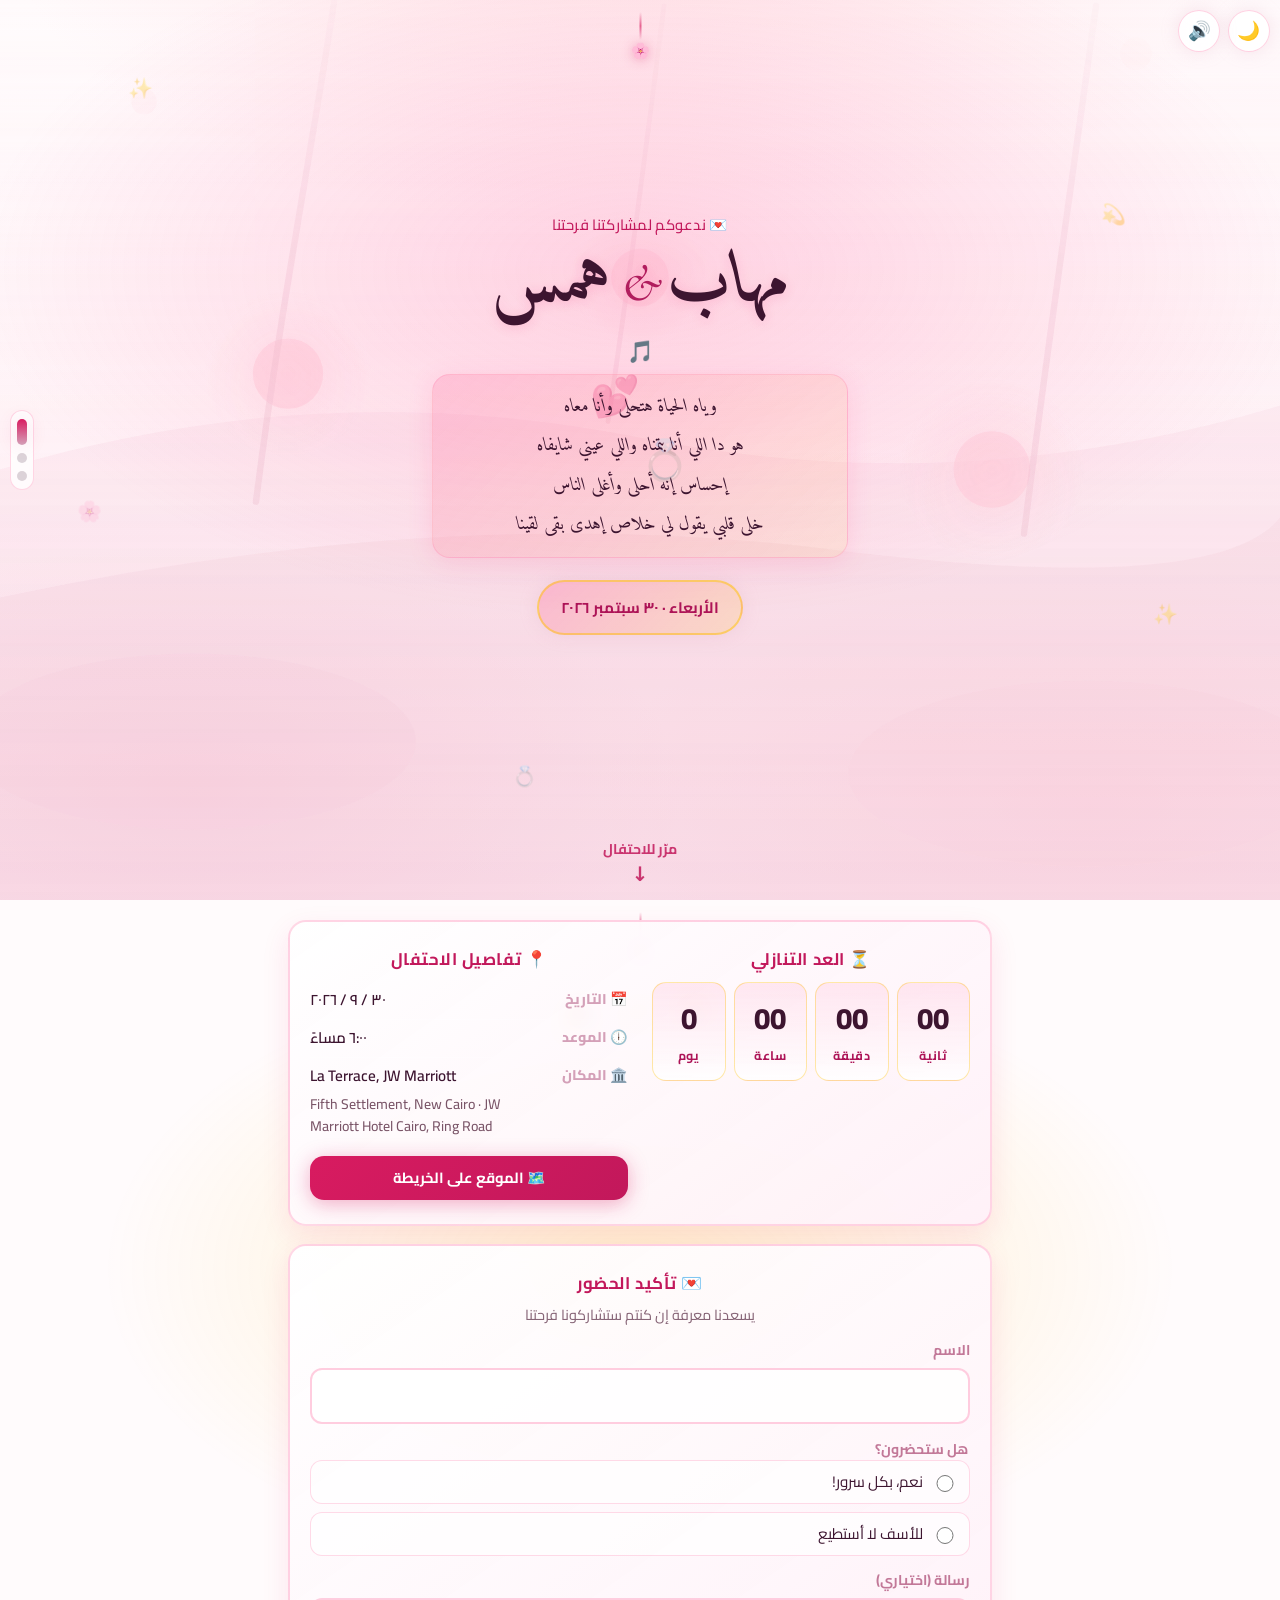
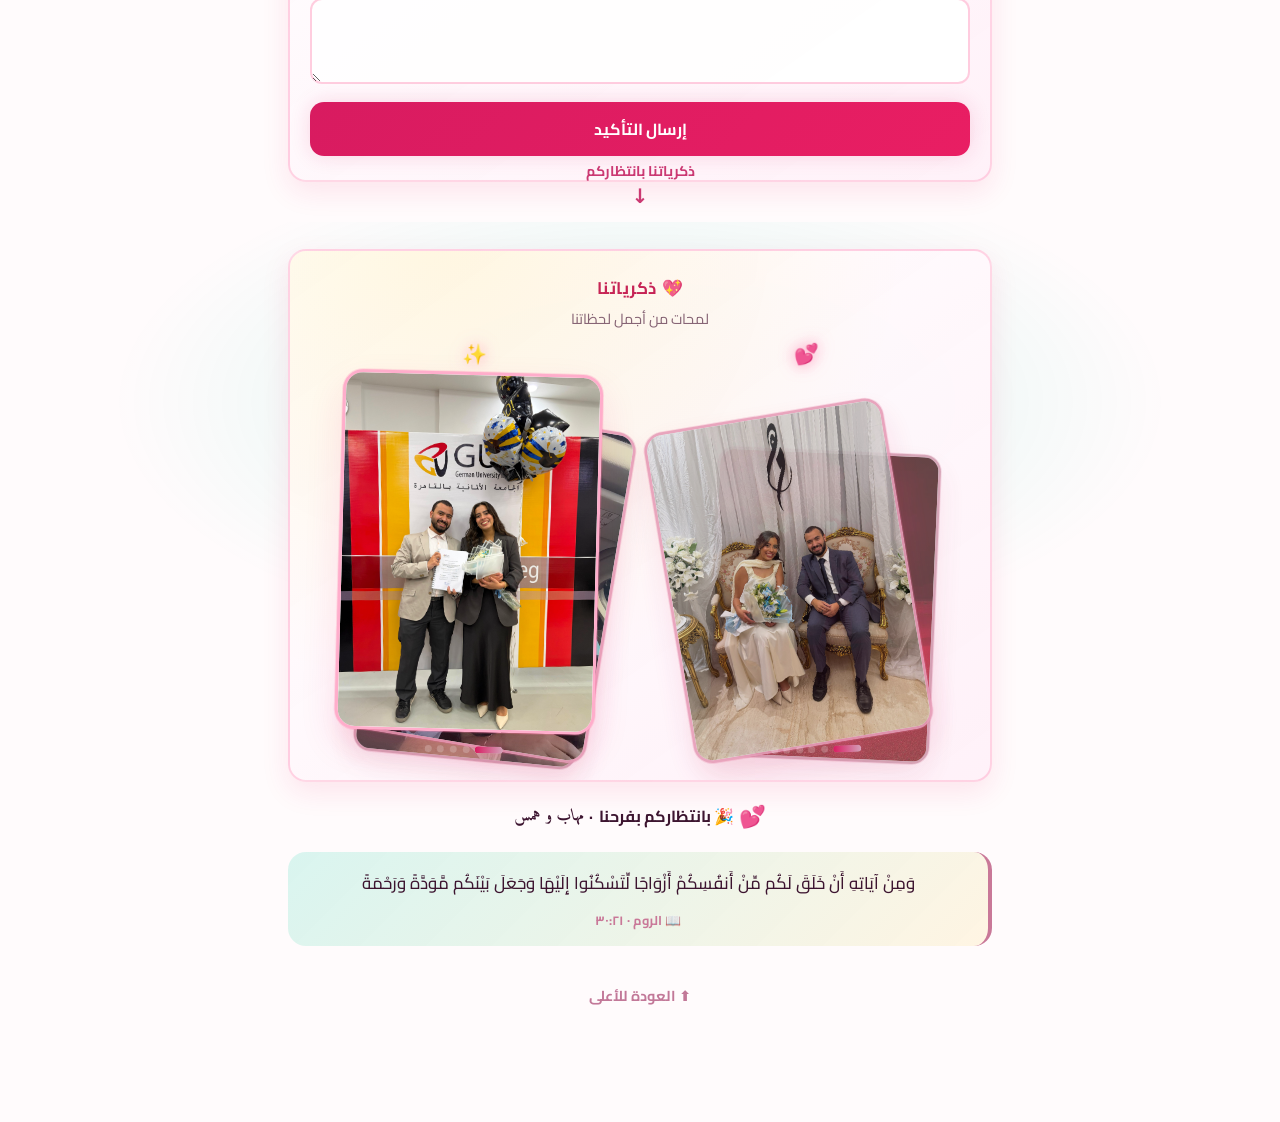
==== ar.html @ 005f9e91 "Remove couple side portraits for a blank backdrop. Keep the invite focused on content without left/r" ====
<!DOCTYPE html>
<html lang="ar" dir="rtl" data-invite-lang="ar" class="scroll-story-root">
  <head>
    <meta charset="UTF-8" />
    <meta name="viewport" content="width=device-width, initial-scale=1, viewport-fit=cover" />
    <meta name="theme-color" content="#fff0f6" />
    <meta name="description" content="أنتم مدعوون لمشاركتنا فرحة همس و مهاب — ٣٠ سبتمبر ٢٠٢٦" id="meta-description" />
    <title>Hams&Mohab Wedding</title>
    <meta property="og:type" content="website" />
    <meta property="og:site_name" content="Hams&Mohab Wedding" />
    <meta property="og:title" content="Hams&Mohab Wedding" />
    <meta
      property="og:description"
      content="٣٠ سبتمبر ٢٠٢٦ · La Terrace, JW Marriott, Cairo"
    />
    <meta property="og:url" content="https://project-2zfzh.vercel.app/ar.html" />
    <meta property="og:image" content="https://project-2zfzh.vercel.app/assets/og-invite.png" />
    <meta property="og:image:width" content="1200" />
    <meta property="og:image:height" content="630" />
    <meta name="twitter:card" content="summary_large_image" />
    <meta name="twitter:title" content="Hams&Mohab Wedding" />
    <meta
      name="twitter:description"
      content="٣٠ سبتمبر ٢٠٢٦ · La Terrace, JW Marriott, Cairo"
    />
    <meta name="twitter:image" content="https://project-2zfzh.vercel.app/assets/og-invite.png" />
    <link rel="preconnect" href="https://fonts.googleapis.com" />
    <link rel="preconnect" href="https://fonts.gstatic.com" crossorigin />
    <link
      href="https://fonts.googleapis.com/css2?family=Amiri:ital,wght@0,400;0,700;1,400;1,700&family=Cairo:wght@400;600;700&family=Cormorant+Garamond:ital,wght@1,500;1,600;1,700&display=swap"
      rel="stylesheet"
    />
    <link rel="stylesheet" href="css/styles.css" />
    <script src="config.js"></script>
    <script src="js/theme.js"></script>
  </head>
  <body>
    <div class="page-bg" aria-hidden="true"></div>
    <div class="sparkles" aria-hidden="true">
      <span>✨</span><span>💫</span><span>🌸</span><span>✨</span><span>💍</span>
    </div>

    <section class="scroll-act scroll-act--invite" id="act-1" data-act="1" aria-label="الدعوة">
      <div class="act-burst" aria-hidden="true"></div>
      <div class="act-deco act-deco--rings" aria-hidden="true">
        <span class="ring ring-1">💍</span>
        <span class="ring ring-2">💕</span>
      </div>

      <div class="act-inner">
        <header class="hero" id="top">
          <p class="hero-eyebrow anim-item" id="hero-eyebrow" style="--i: 0">💌 ندعوكم لمشاركتنا فرحتنا</p>
          <h1 class="hero-names anim-item" style="--i: 1">
            <span class="name name-groom" id="groom-name">مهاب</span>
            <span class="ampersand" aria-hidden="true">&</span>
            <span class="name name-bride" id="bride-name">همس</span>
          </h1>
          <p class="hero-tagline anim-item" id="hero-tagline" hidden style="--i: 2"></p>
          <blockquote class="hero-lyrics anim-item" id="hero-lyrics" aria-label="كلمات الأغنية" style="--i: 3">
            <span class="hero-lyrics-badge" aria-hidden="true">🎵</span>
            <div class="hero-lyrics-text" id="hero-lyrics-text"></div>
          </blockquote>
          <div class="hero-date-block anim-item" style="--i: 4">
            <time class="hero-date" id="wedding-date" datetime="2026-09-30" lang="ar">
              الأربعاء · ٣٠ سبتمبر ٢٠٢٦
            </time>
          </div>
        </header>
      </div>

      <a class="scroll-hint" href="#act-2">
        <span class="scroll-hint-text" id="scroll-hint-1">Scroll to celebrate</span>
        <span class="scroll-hint-icon" aria-hidden="true">↓</span>
      </a>
    </section>

    <section class="scroll-act scroll-act--party" id="act-2" data-act="2" aria-label="تفاصيل الاحتفال والتأكيد">
      <div class="act-burst" aria-hidden="true"></div>
      <div class="act-deco act-deco--confetti" aria-hidden="true">🎊 🥂 🎉</div>

      <div class="act-inner act-inner--cards">
        <section class="card party-hub-card anim-item" style="--i: 0" aria-label="Celebration details">
          <div class="party-hub-grid">
            <div class="party-hub-block party-hub-block--countdown" aria-labelledby="countdown-heading">
              <h2 id="countdown-heading" class="section-title">Countdown</h2>
              <div class="countdown countdown-ltr" id="countdown" role="timer" aria-live="polite">
                <div class="countdown-unit anim-item" style="--i: 1">
                  <span class="countdown-value" id="cd-days">—</span>
                  <span class="countdown-label" data-ui="days">Days</span>
                </div>
                <div class="countdown-unit anim-item" style="--i: 2">
                  <span class="countdown-value" id="cd-hours">—</span>
                  <span class="countdown-label" data-ui="hours">Hours</span>
                </div>
                <div class="countdown-unit anim-item" style="--i: 3">
                  <span class="countdown-value" id="cd-mins">—</span>
                  <span class="countdown-label" data-ui="minutes">Minutes</span>
                </div>
                <div class="countdown-unit anim-item" style="--i: 4">
                  <span class="countdown-value" id="cd-secs">—</span>
                  <span class="countdown-label" data-ui="seconds">Seconds</span>
                </div>
              </div>
            </div>
            <div class="party-hub-block party-hub-block--details" aria-labelledby="details-heading">
              <h2 id="details-heading" class="section-title">Celebration details</h2>
              <dl class="details-list">
                <div class="details-row">
                  <dt data-ui="labelDate">التاريخ</dt>
                  <dd id="detail-date" lang="ar">٣٠ / ٩ / ٢٠٢٦</dd>
                </div>
                <div class="details-row">
                  <dt data-ui="labelTime">الموعد</dt>
                  <dd id="detail-time" lang="ar">٦:٠٠ مساءً</dd>
                </div>
                <div class="details-row">
                  <dt data-ui="labelVenue">المكان</dt>
                  <dd>
                    <span id="venue-name" lang="en">La Terrace, JW Marriott</span>
                    <span class="details-sub" id="venue-area" lang="en">Fifth Settlement, New Cairo</span>
                  </dd>
                </div>
              </dl>
              <a class="btn btn-maps btn-maps--compact anim-item" style="--i: 5" id="maps-link" href="https://www.google.com/maps/place/Club+House/@30.07078,31.4359958,18z/data=!4m6!3m5!1s0x145817197b9f1de9:0x1bf309708d796b1f!8m2!3d30.0699596!4d31.4344754!16s%2Fg%2F11vdbcj_fv?entry=ttu&g_ep=EgoyMDI2MDUyNi4wIKXMDSoASAFQAw%3D%3D" target="_blank" rel="noopener noreferrer">Open location in Maps</a>
            </div>
          </div>
        </section>

        <section class="card rsvp-card anim-item" style="--i: 6" id="rsvp-section" aria-labelledby="rsvp-heading">
          <h2 id="rsvp-heading" class="section-title">💌 تأكيد الحضور</h2>
          <p class="section-lead" id="rsvp-lead">يسعدنا معرفة إن كنتم ستشاركونا فرحتنا</p>
          <form class="rsvp-form" id="rsvp-form">
            <label class="rsvp-field">
              <span class="rsvp-label" id="rsvp-label-name">الاسم</span>
              <input type="text" name="name" id="rsvp-name" required autocomplete="name" />
            </label>
            <fieldset class="rsvp-field">
              <legend class="rsvp-label" id="rsvp-label-attending">هل ستحضرون؟</legend>
              <div class="rsvp-radio-group">
                <label class="rsvp-radio">
                  <input type="radio" name="attending" value="Yes" required />
                  <span id="rsvp-attending-yes">نعم، بكل سرور!</span>
                </label>
                <label class="rsvp-radio">
                  <input type="radio" name="attending" value="No" />
                  <span id="rsvp-attending-no">للأسف لا أستطيع</span>
                </label>
              </div>
            </fieldset>
            <label class="rsvp-field">
              <span class="rsvp-label" id="rsvp-label-message">رسالة (اختياري)</span>
              <textarea name="message" id="rsvp-message" rows="2"></textarea>
            </label>
            <button type="submit" class="btn btn-rsvp" id="rsvp-submit">إرسال التأكيد</button>
          </form>
          <p class="rsvp-status" id="rsvp-status" hidden role="status"></p>
        </section>
      </div>

      <a class="scroll-hint" href="#act-3">
        <span class="scroll-hint-text" id="scroll-hint-2">Our memories await</span>
        <span class="scroll-hint-icon" aria-hidden="true">↓</span>
      </a>
    </section>

    <section class="scroll-act scroll-act--memories" id="act-3" data-act="3" aria-label="الذكريات">
      <div class="act-burst" aria-hidden="true"></div>
      <div class="act-deco act-deco--hearts" aria-hidden="true">💖 💕 💖</div>

      <div class="act-inner act-inner--tall">
        <section class="card gallery-card anim-item" style="--i: 0" aria-labelledby="gallery-heading">
          <h2 id="gallery-heading" class="section-title">Our memories</h2>
          <p class="section-lead" id="gallery-lead">A little stack of our favorite moments</p>
          <div class="photo-gallery" id="photo-gallery">
            <div class="photo-gallery-grid">
              <div class="photo-stack-column photo-stack-column--left">
                <p class="photo-stack-side-label" id="stack-label-left" aria-hidden="true">✦</p>
                <div class="photo-stack-stage" data-stack-stage="left" tabindex="0"></div>
                <div class="photo-stack-dots" data-stack-dots="left" role="tablist"></div>
              </div>
              <div class="photo-stack-column photo-stack-column--right">
                <p class="photo-stack-side-label" id="stack-label-right" aria-hidden="true">✦</p>
                <div class="photo-stack-stage" data-stack-stage="right" tabindex="0"></div>
                <div class="photo-stack-dots" data-stack-dots="right" role="tablist"></div>
              </div>
            </div>
          </div>
        </section>

        <footer class="site-footer anim-item" style="--i: 1">
          <p class="footer-awaiting">
            <span class="footer-emoji" id="footer-emoji" aria-hidden="true">💕</span>
            <span id="footer-line">🎉 بانتظاركم بفرحنا</span>
            <span class="footer-dot" aria-hidden="true"> · </span>
            <span id="footer-names">مهاب و همس</span>
          </p>
          <blockquote class="quran-verse" id="quran-verse" cite="https://quran.com/ar/30/21">
            <p class="quran-text" id="quran-text" lang="ar"></p>
            <cite class="quran-ref" id="quran-ref"></cite>
          </blockquote>
          <a class="back-top" href="#act-1" id="back-to-top">Back to top</a>
        </footer>
      </div>
    </section>

    <script src="config.js"></script>
    <script src="js/main.js"></script>
    <script src="js/rsvp.js"></script>
    <script src="js/parallax.js"></script>
    <script src="js/scroll-acts.js"></script>
    <script src="js/audio.js"></script>
  </body>
</html>
---- css/styles.css ----
/* Mobile-first wedding invite — energetic theme */

:root,
[data-theme="dark"] {
  --color-bg: #120810;
  --color-bg-soft: #2a1524;
  --color-rose: #e85a8f;
  --color-rose-light: #f4a4c0;
  --color-gold: #c9a0b0;
  --color-gold-light: #e8c4d0;
  --color-teal: #7b9eb8;
  --color-cream: #fff5f9;
  --color-text: #fff0f5;
  --color-muted: #c9a8b8;
  --color-meme-accent: #e8b4c8;
  --color-thread: #e85a8f;
  --color-thread-soft: rgba(232, 90, 143, 0.45);
  --font-ar: "Cairo", system-ui, sans-serif;
  --font-names-ar: "Amiri", "Traditional Arabic", serif;
  --font-names-en: "Cormorant Garamond", "Times New Roman", serif;
  --radius: 18px;
  --safe-bottom: env(safe-area-inset-bottom, 0px);
  --safe-top: env(safe-area-inset-top, 0px);
  --glow-rose: 0 0 28px rgba(232, 90, 143, 0.35);
  --glow-gold: 0 0 22px rgba(201, 160, 176, 0.28);
}

*,
*::before,
*::after {
  box-sizing: border-box;
}

html {
  scroll-behavior: smooth;
  -webkit-text-size-adjust: 100%;
  text-size-adjust: 100%;
  overflow-x: hidden;
}

body {
  margin: 0;
  min-height: 100dvh;
  min-height: 100svh;
  font-family: var(--font-ar);
  font-size: 1rem;
  line-height: 1.6;
  color: var(--color-text);
  background: var(--color-bg);
  padding: calc(1rem + var(--safe-top)) 1rem calc(2rem + var(--safe-bottom));
  overflow-x: hidden;
  max-width: 100vw;
  -webkit-font-smoothing: antialiased;
}

img,
video {
  max-width: 100%;
  height: auto;
}

/* Animated background */
.page-bg {
  position: fixed;
  inset: 0;
  z-index: -2;
  background:
    radial-gradient(ellipse 80% 55% at 50% 0%, rgba(180, 80, 120, 0.28), transparent 55%),
    radial-gradient(ellipse 60% 45% at 100% 85%, rgba(80, 35, 75, 0.22), transparent 50%),
    radial-gradient(ellipse 55% 40% at 0% 75%, rgba(50, 25, 60, 0.28), transparent 45%),
    linear-gradient(165deg, #2a1228 0%, var(--color-bg) 50%, #08040a 100%);
  pointer-events: none;
  will-change: transform;
  animation: bg-shift 14s ease-in-out infinite alternate;
}

.page-bg-art {
  position: fixed;
  inset: 0;
  z-index: -1;
  pointer-events: none;
  background-repeat: no-repeat;
  background-position: center bottom;
  background-size: cover;
  opacity: 0.85;
  will-change: transform;
  transition: opacity 0.8s ease, background-image 0.8s ease;
  mask-image: linear-gradient(
    180deg,
    rgba(0, 0, 0, 0.15) 0%,
    rgba(0, 0, 0, 0.55) 30%,
    rgba(0, 0, 0, 0.75) 70%,
    rgba(0, 0, 0, 0.65) 100%
  );
  -webkit-mask-image: linear-gradient(
    180deg,
    rgba(0, 0, 0, 0.15) 0%,
    rgba(0, 0, 0, 0.55) 30%,
    rgba(0, 0, 0, 0.75) 70%,
    rgba(0, 0, 0, 0.65) 100%
  );
}

.page-bg-art::after {
  content: "";
  position: absolute;
  inset: 0;
  pointer-events: none;
}

[data-theme="light"] .page-bg-art {
  opacity: 0.9;
  background-position: center 92%;
}

[data-theme="light"] .page-bg-art::after {
  background: linear-gradient(
    180deg,
    rgba(255, 251, 252, 0.35) 0%,
    rgba(255, 244, 248, 0.28) 40%,
    rgba(255, 232, 242, 0.42) 100%
  );
}

[data-theme="dark"] .page-bg-art {
  opacity: 0.78;
  background-position: center 35%;
}

[data-theme="dark"] .page-bg-art::after {
  background: linear-gradient(
    180deg,
    rgba(18, 8, 16, 0.25) 0%,
    rgba(12, 6, 12, 0.45) 45%,
    rgba(8, 4, 10, 0.62) 100%
  );
}

body.landing-page .page-bg-art {
  display: none !important;
}

@keyframes bg-shift {
  0% {
    filter: hue-rotate(0deg) brightness(1);
  }
  100% {
    filter: hue-rotate(12deg) brightness(1.08);
  }
}

.sparkles {
  position: fixed;
  inset: 0;
  z-index: -1;
  pointer-events: none;
  overflow: hidden;
}

.sparkles span {
  position: absolute;
  font-size: 1.25rem;
  opacity: 0.5;
  animation: float-sparkle 6s ease-in-out infinite;
  will-change: transform;
}

.sparkles span:nth-child(1) {
  top: 8%;
  left: 10%;
  animation-delay: 0s;
}
.sparkles span:nth-child(2) {
  top: 22%;
  right: 12%;
  animation-delay: 1.2s;
}
.sparkles span:nth-child(3) {
  top: 55%;
  left: 6%;
  animation-delay: 2.4s;
}
.sparkles span:nth-child(4) {
  bottom: 30%;
  right: 8%;
  animation-delay: 0.8s;
}
.sparkles span:nth-child(5) {
  bottom: 12%;
  left: 40%;
  animation-delay: 1.8s;
}

@keyframes float-sparkle {
  0%,
  100% {
    transform: translateY(0) scale(1);
    opacity: 0.35;
  }
  50% {
    transform: translateY(-12px) scale(1.15);
    opacity: 0.7;
  }
}

/* Language switcher */
.lang-bar {
  display: flex;
  flex-wrap: wrap;
  align-items: center;
  justify-content: center;
  gap: 0.5rem 0.75rem;
  max-width: 32rem;
  margin: 0 auto 0.5rem;
  padding: 0 0.25rem;
}

.lang-bar-label {
  font-size: 0.8rem;
  color: var(--color-muted);
  width: 100%;
  text-align: center;
}

@media (min-width: 380px) {
  .lang-bar-label {
    width: auto;
  }
}

.lang-toggle {
  display: inline-flex;
  border-radius: 999px;
  padding: 3px;
  background: rgba(255, 255, 255, 0.08);
  border: 2px solid rgba(255, 143, 184, 0.4);
  box-shadow: var(--glow-rose);
}

.lang-btn {
  font-family: inherit;
  font-size: 0.85rem;
  font-weight: 700;
  min-height: 40px;
  padding: 0.4rem 1rem;
  border: none;
  border-radius: 999px;
  background: transparent;
  color: var(--color-muted);
  cursor: pointer;
  -webkit-tap-highlight-color: transparent;
  touch-action: manipulation;
  transition: transform 0.2s, background 0.2s;
}

.lang-btn.is-active {
  background: linear-gradient(135deg, var(--color-rose), #e91e63);
  color: #fff;
  box-shadow: var(--glow-rose);
}

.lang-btn:active {
  transform: scale(0.96);
}

body.is-ltr .details-row {
  grid-template-columns: 5.5rem 1fr;
}

body.is-ltr .hero-names {
  direction: ltr;
}

body.is-ltr .lang-bar {
  direction: ltr;
}

body.is-rtl .lang-bar {
  direction: rtl;
}

/* Hero */
.hero {
  text-align: center;
  padding: 1.5rem 0.5rem 2rem;
  max-width: 28rem;
  margin: 0 auto;
  animation: hero-pop 0.7s ease-out;
}

@keyframes hero-pop {
  from {
    opacity: 0;
    transform: translateY(16px);
  }
  to {
    opacity: 1;
    transform: translateY(0);
  }
}

.hero-eyebrow {
  margin: 0 0 0.65rem;
  font-size: 0.92rem;
  font-weight: 500;
  letter-spacing: 0.02em;
  color: var(--color-rose-light);
  opacity: 0.9;
}

.hero-names {
  margin: 0;
  font-size: clamp(2.75rem, 13vw, 4.35rem);
  font-weight: 700;
  line-height: 1.05;
  display: flex;
  flex-wrap: wrap;
  align-items: baseline;
  justify-content: center;
  gap: 0.2rem 0.45rem;
  text-shadow: var(--glow-rose);
}

/* Stylish italic names — Amiri (Arabic) / Cormorant Garamond (English) */
.hero-names .name {
  font-style: italic;
  font-weight: 700;
  letter-spacing: 0.02em;
}

html[lang="ar"] .hero-names .name,
body.is-rtl .hero-names .name {
  font-family: var(--font-names-ar);
}

html[lang="en"] .hero-names .name,
body.is-ltr .hero-names .name {
  font-family: var(--font-names-en);
  font-weight: 600;
  letter-spacing: 0.03em;
}

.name-groom,
.name-bride {
  color: var(--color-cream);
}

.hero-names .ampersand {
  font-family: var(--font-names-en);
  font-style: italic;
  font-weight: 500;
  font-size: 0.75em;
  color: var(--color-rose-light);
  opacity: 0.95;
}

.hero-tagline {
  margin: 0.65rem 0 0;
  font-size: 0.95rem;
  color: var(--color-muted);
  font-weight: 500;
  opacity: 0.88;
}

/* Song lyrics under the names */
.hero-lyrics {
  margin: 1.15rem auto 0;
  padding: 0;
  border: none;
  max-width: 26rem;
  position: relative;
}

.hero-lyrics-badge {
  display: block;
  font-size: 1.35rem;
  margin-bottom: 0.35rem;
  opacity: 0.9;
  animation: wiggle 3s ease-in-out infinite;
}

.hero-lyrics-text {
  display: flex;
  flex-direction: column;
  gap: 0.45rem;
  padding: 1rem 1.1rem;
  border-radius: var(--radius);
  background: linear-gradient(
    135deg,
    rgba(255, 77, 141, 0.2),
    rgba(255, 193, 7, 0.08)
  );
  border: 1px solid rgba(255, 143, 184, 0.35);
  box-shadow: 0 4px 24px rgba(255, 77, 141, 0.15);
}

.lyrics-line {
  display: block;
  font-style: italic;
  font-weight: 500;
  line-height: 1.65;
  font-size: clamp(0.95rem, 4.2vw, 1.08rem);
  color: var(--color-cream);
}

html[lang="ar"] .lyrics-line,
body.is-rtl .lyrics-line {
  font-family: var(--font-names-ar);
  font-style: italic;
  font-size: clamp(1rem, 4.5vw, 1.15rem);
  line-height: 1.75;
}

html[lang="en"] .lyrics-line,
body.is-ltr .lyrics-line {
  font-family: var(--font-names-en);
  font-style: italic;
  letter-spacing: 0.02em;
}

.hero-tagline + .hero-lyrics {
  margin-top: 0.85rem;
}

.hero-date-block {
  margin-top: 1.35rem;
  padding: 0.8rem 1.35rem;
  border: 2px solid rgba(255, 193, 7, 0.5);
  border-radius: 999px;
  display: inline-block;
  background: linear-gradient(135deg, rgba(255, 77, 141, 0.25), rgba(255, 193, 7, 0.15));
  box-shadow: var(--glow-gold);
  animation: pulse-glow 2.5s ease-in-out infinite;
}

@keyframes pulse-glow {
  0%,
  100% {
    box-shadow: var(--glow-gold);
  }
  50% {
    box-shadow: 0 0 32px rgba(255, 193, 7, 0.55);
  }
}

.hero-date {
  font-size: 0.95rem;
  color: var(--color-rose-light);
  font-weight: 700;
}

/* Layout */
main {
  max-width: 32rem;
  margin: 0 auto;
  display: flex;
  flex-direction: column;
  gap: 1.25rem;
}

.card {
  background: linear-gradient(
    145deg,
    rgba(255, 255, 255, 0.1) 0%,
    rgba(255, 77, 141, 0.08) 100%
  );
  border: 2px solid rgba(255, 143, 184, 0.35);
  border-radius: var(--radius);
  padding: 1.25rem 1rem;
  backdrop-filter: blur(10px);
  -webkit-backdrop-filter: blur(10px);
  box-shadow: 0 8px 32px rgba(0, 0, 0, 0.25);
  transition: transform 0.25s ease, border-color 0.25s ease;
}

.card:hover {
  border-color: rgba(255, 193, 7, 0.45);
}

.section-title {
  margin: 0 0 0.65rem;
  font-size: 1.05rem;
  font-weight: 700;
  letter-spacing: 0.03em;
  color: var(--color-gold-light);
  text-align: center;
  text-transform: none;
}

.section-lead {
  margin: -0.3rem 0 0.85rem;
  text-align: center;
  font-size: 0.9rem;
  color: var(--color-muted);
  font-weight: 450;
  opacity: 0.9;
}

/* Countdown — always LTR: Days (left) → Seconds (right) */
.countdown-ltr {
  direction: ltr;
}

.countdown {
  display: grid;
  grid-template-columns: repeat(4, 1fr);
  gap: 0.5rem;
}

.countdown-unit {
  text-align: center;
  padding: 0.75rem 0.25rem;
  background: linear-gradient(180deg, rgba(255, 77, 141, 0.35), rgba(0, 0, 0, 0.3));
  border-radius: 14px;
  border: 1px solid rgba(255, 193, 7, 0.3);
}

.countdown-value {
  display: block;
  font-size: clamp(1.4rem, 6.5vw, 1.85rem);
  font-weight: 800;
  color: var(--color-cream);
  font-variant-numeric: tabular-nums;
  animation: tick-pop 1s ease-in-out infinite;
}

.countdown-unit:nth-child(4) .countdown-value {
  animation-duration: 0.5s;
}

@keyframes tick-pop {
  0%,
  92%,
  100% {
    transform: scale(1);
  }
  96% {
    transform: scale(1.06);
  }
}

.countdown-label {
  font-size: 0.78rem;
  font-weight: 700;
  text-transform: uppercase;
  letter-spacing: 0.04em;
  color: var(--color-rose-light);
}

/* Details */
.details-list {
  margin: 0 0 1.25rem;
}

.details-row {
  display: grid;
  grid-template-columns: 5rem 1fr;
  gap: 0.5rem;
  padding: 0.65rem 0;
  border-bottom: 1px solid rgba(255, 255, 255, 0.1);
}

.details-row:last-child {
  border-bottom: none;
}

.details-row dt {
  font-weight: 800;
  color: var(--color-gold);
  font-size: 0.88rem;
}

.details-row dd {
  margin: 0;
  font-size: 0.95rem;
  font-weight: 600;
}

.details-row dd[lang="en"],
#wedding-date[lang="en"] {
  direction: ltr;
  text-align: start;
}

body.is-rtl .details-row dd {
  text-align: left;
}

.details-sub {
  display: block;
  font-size: 0.88rem;
  color: var(--color-muted);
  margin-top: 0.25rem;
  font-weight: 500;
}

.btn {
  display: flex;
  align-items: center;
  justify-content: center;
  width: 100%;
  min-height: 50px;
  padding: 0.75rem 1rem;
  border-radius: 14px;
  font-family: inherit;
  font-size: 1rem;
  font-weight: 700;
  text-decoration: none;
  border: none;
  cursor: pointer;
  -webkit-tap-highlight-color: transparent;
  touch-action: manipulation;
  transition: transform 0.2s, box-shadow 0.2s;
}

.btn-maps {
  background: linear-gradient(135deg, var(--color-rose) 0%, #c2185b 100%);
  color: #fff;
  box-shadow: 0 4px 20px rgba(216, 27, 96, 0.35);
}

.btn-maps:hover {
  box-shadow: 0 6px 28px rgba(216, 27, 96, 0.5);
}

.btn-maps:active {
  transform: scale(0.97);
}

/* Party hub — countdown + details share one card */
.party-hub-grid {
  display: grid;
  grid-template-columns: 1fr 1fr;
  gap: 1rem;
  align-items: start;
}

.party-hub-block .section-title {
  font-size: 1.05rem;
  margin-bottom: 0.55rem;
}

.party-hub-block--details .details-list {
  margin-bottom: 0.75rem;
}

.party-hub-block--details .details-row {
  padding: 0.45rem 0;
}

.btn-maps--compact {
  min-height: 44px;
  padding: 0.6rem 0.75rem;
  font-size: 0.92rem;
}

@media (min-width: 720px) {
  .party-hub-grid {
    gap: 1.5rem;
  }
}

/* Gallery — dual animated stacks */
.gallery-card {
  position: relative;
  background: linear-gradient(
    160deg,
    rgba(255, 77, 141, 0.14),
    rgba(255, 193, 7, 0.08)
  );
  overflow: hidden;
}

.gallery-card::before {
  content: "";
  position: absolute;
  inset: -40% -20%;
  background: radial-gradient(
    circle at 30% 20%,
    rgba(255, 193, 7, 0.12),
    transparent 45%
  );
  pointer-events: none;
}

.photo-gallery {
  margin-top: 0.35rem;
}

/* Two stacks side by side (mobile + desktop) */
.photo-gallery-grid {
  display: grid;
  grid-template-columns: 1fr 1fr;
  gap: 0.55rem 0.45rem;
  align-items: start;
}

.photo-stack-column {
  display: flex;
  flex-direction: column;
  align-items: center;
  min-width: 0;
}

.photo-stack-side-label {
  margin: 0 0 0.25rem;
  font-size: 0.95rem;
  line-height: 1;
  filter: drop-shadow(0 0 8px rgba(255, 77, 141, 0.6));
  animation: label-pulse 2s ease-in-out infinite;
}

.photo-stack-column--right .photo-stack-side-label {
  animation-delay: 0.5s;
}

@keyframes label-pulse {
  0%,
  100% {
    transform: scale(1);
    opacity: 0.85;
  }
  50% {
    transform: scale(1.15);
    opacity: 1;
  }
}

.photo-stack-stage {
  position: relative;
  width: 100%;
  height: min(44vw, 175px);
  margin: 0 auto;
  perspective: 1600px;
  cursor: pointer;
  outline: none;
}

.photo-stack-stage:focus-visible {
  outline: 2px solid var(--color-gold);
  outline-offset: 6px;
  border-radius: 20px;
}

/* Desktop: larger stacks with tilt */
@media (min-width: 720px) {
  .photo-gallery-grid {
    gap: 1.25rem 1.5rem;
  }

  .photo-stack-column--left {
    transform: rotate(-1.5deg);
  }

  .photo-stack-column--right {
    transform: rotate(1.5deg);
  }

  .photo-stack-side-label {
    margin-bottom: 0.5rem;
    font-size: 1.25rem;
  }

  .photo-stack-stage {
    max-width: 260px;
    height: 360px;
  }
}

.photo-stack-card {
  position: absolute;
  inset: 0;
  margin: 0;
  padding: 0;
  border: none;
  background: transparent;
  cursor: pointer;
  transform-origin: center bottom;
  transition:
    transform 0.42s cubic-bezier(0.22, 1.1, 0.36, 1),
    opacity 0.38s ease,
    filter 0.38s ease;
  -webkit-tap-highlight-color: transparent;
}

.photo-stack-column--left .photo-stack-card[data-pos="1"] {
  transform: translateY(14px) rotate(-8deg) scale(0.93);
}

.photo-stack-column--right .photo-stack-card[data-pos="1"] {
  transform: translateY(14px) rotate(8deg) scale(0.93);
}

.photo-stack-card:not(.is-top) {
  pointer-events: none;
}

.photo-stack-frame {
  position: relative;
  width: 100%;
  height: 100%;
  border-radius: 20px;
  overflow: hidden;
  border: 3px solid rgba(255, 255, 255, 0.9);
  box-shadow:
    0 20px 50px rgba(0, 0, 0, 0.5),
    0 0 0 1px rgba(255, 143, 184, 0.35),
    inset 0 1px 0 rgba(255, 255, 255, 0.25);
  background: #1a0a14;
}

.photo-stack-shine {
  position: absolute;
  inset: 0;
  background: linear-gradient(
    125deg,
    rgba(255, 255, 255, 0.35) 0%,
    transparent 42%,
    transparent 60%,
    rgba(255, 193, 7, 0.12) 100%
  );
  pointer-events: none;
  mix-blend-mode: soft-light;
  animation: shine-sweep 2.8s ease-in-out infinite;
}

.photo-stack-card.is-top .photo-stack-shine {
  animation-duration: 2.2s;
}

@keyframes shine-sweep {
  0%,
  100% {
    opacity: 0.5;
    transform: translateX(-8%);
  }
  50% {
    opacity: 0.9;
    transform: translateX(8%);
  }
}

.photo-stack-frame img {
  width: 100%;
  height: 100%;
  object-fit: cover;
  display: block;
  user-select: none;
  -webkit-user-drag: none;
}

.photo-stack-card[data-pos="0"] {
  z-index: 10;
  transform: translateY(0) rotate(0deg) scale(1);
  opacity: 1;
  filter: brightness(1) saturate(1.05);
}

.photo-stack-card[data-pos="1"] {
  z-index: 9;
  opacity: 0.9;
  filter: brightness(0.9);
}

.photo-stack-card[data-pos="2"] {
  z-index: 8;
  transform: translateY(28px) rotate(4deg) scale(0.86);
  opacity: 0.72;
  filter: brightness(0.78);
}

.photo-stack-card[data-pos]:not([data-pos="0"]):not([data-pos="1"]):not(
    [data-pos="2"]
  ) {
  z-index: 1;
  opacity: 0;
  transform: translateY(36px) scale(0.78);
  pointer-events: none;
}

.photo-stack-card.is-exiting {
  z-index: 20;
  transform: translateY(-130%) rotate(14deg) scale(0.88) !important;
  opacity: 0 !important;
  filter: blur(2px) brightness(1.1) !important;
  transition:
    transform 0.36s cubic-bezier(0.4, 0, 0.15, 1),
    opacity 0.32s ease,
    filter 0.32s ease;
}

.photo-stack-card.is-top .photo-stack-frame {
  animation: stack-float 2.2s ease-in-out infinite;
}

@keyframes stack-float {
  0%,
  100% {
    transform: translateY(0) rotate(0deg);
  }
  50% {
    transform: translateY(-10px) rotate(0.8deg);
  }
}

@keyframes wiggle {
  0%,
  100% {
    transform: rotate(-5deg);
  }
  50% {
    transform: rotate(5deg);
  }
}

.photo-stack-dots {
  display: flex;
  justify-content: center;
  flex-wrap: wrap;
  gap: 0.35rem;
  margin-top: 0.85rem;
  min-height: 10px;
}

.photo-stack-dot {
  position: relative;
  width: 7px;
  height: 7px;
  padding: 0;
  border: none;
  border-radius: 999px;
  background: rgba(255, 255, 255, 0.2);
  cursor: pointer;
  overflow: hidden;
  transition: width 0.25s ease, transform 0.2s ease;
}

.photo-stack-dot.is-active {
  width: 28px;
  background: rgba(255, 255, 255, 0.15);
  box-shadow: 0 0 12px rgba(255, 77, 141, 0.5);
}

.photo-stack-dot.is-active::after {
  content: "";
  position: absolute;
  left: 0;
  top: 0;
  height: 100%;
  width: 0;
  border-radius: inherit;
  background: linear-gradient(90deg, var(--color-rose), var(--color-gold));
  animation: dot-progress 2s linear forwards;
}

@keyframes dot-progress {
  from {
    width: 0;
  }
  to {
    width: 100%;
  }
}

/* Dual lyrics — special invites */
.dual-lyrics {
  display: grid;
  grid-template-columns: 1fr;
  gap: 0.85rem;
  margin: 1.1rem auto 0;
  max-width: 36rem;
  width: 100%;
}

@media (min-width: 640px) {
  .dual-lyrics {
    grid-template-columns: 1fr 1fr;
    gap: 1rem;
    align-items: stretch;
  }
}

.lyrics-panel {
  margin: 0;
  padding: 0;
  border: none;
  text-align: center;
}

.lyrics-panel-title {
  margin: 0 0 0.5rem;
  font-size: 0.95rem;
  font-weight: 700;
  color: var(--color-gold-light);
}

.lyrics-panel-text {
  display: flex;
  flex-direction: column;
  gap: 0.4rem;
  padding: 0.95rem 0.85rem;
  border-radius: var(--radius);
  background: linear-gradient(
    135deg,
    rgba(255, 77, 141, 0.18),
    rgba(255, 193, 7, 0.08)
  );
  border: 1px solid rgba(255, 143, 184, 0.35);
  min-height: 100%;
}

.lyrics-panel-ar .lyrics-line {
  font-family: var(--font-names-ar);
  font-style: italic;
  font-size: clamp(0.92rem, 3.8vw, 1.05rem);
  line-height: 1.75;
}

.lyrics-panel-en .lyrics-line {
  font-family: var(--font-names-en);
  font-style: italic;
  font-size: clamp(0.9rem, 3.6vw, 1.02rem);
  line-height: 1.65;
}

.is-special-invite .hero {
  max-width: 44rem;
}

.our-story-card {
  background: linear-gradient(
    165deg,
    rgba(255, 77, 141, 0.12),
    rgba(255, 193, 7, 0.08)
  );
  border-top: 2px solid var(--color-thread-soft);
}

.our-story-card .section-title::after {
  content: "";
  display: block;
  width: 2rem;
  height: 2px;
  margin: 0.45rem auto 0;
  border-radius: 999px;
  background: linear-gradient(
    90deg,
    transparent,
    var(--color-thread),
    transparent
  );
  opacity: 0.55;
}

.our-story-body {
  display: flex;
  flex-direction: column;
  gap: 0.85rem;
  font-size: 1rem;
  line-height: 1.65;
  color: var(--color-text);
}

.our-story-body p {
  margin: 0;
}

.our-story-body code {
  font-size: 0.88em;
  opacity: 0.85;
}

/* RSVP form */
.rsvp-card {
  background: linear-gradient(
    155deg,
    rgba(0, 212, 170, 0.12),
    rgba(255, 77, 141, 0.1)
  );
  border-color: rgba(0, 212, 170, 0.35);
}

.rsvp-form {
  display: flex;
  flex-direction: column;
  gap: 0.85rem;
}

.rsvp-field {
  display: flex;
  flex-direction: column;
  gap: 0.35rem;
  border: none;
  margin: 0;
  padding: 0;
}

.rsvp-label {
  font-size: 0.88rem;
  font-weight: 700;
  color: var(--color-gold-light);
}

.rsvp-form input[type="text"],
.rsvp-form input[type="email"],
.rsvp-form select,
.rsvp-form textarea {
  width: 100%;
  font-family: inherit;
  font-size: 1rem;
  padding: 0.7rem 0.85rem;
  border-radius: 12px;
  border: 2px solid rgba(255, 143, 184, 0.35);
  background: rgba(0, 0, 0, 0.25);
  color: var(--color-cream);
  -webkit-tap-highlight-color: transparent;
}

.rsvp-form input:focus,
.rsvp-form select:focus,
.rsvp-form textarea:focus {
  outline: none;
  border-color: var(--color-teal);
  box-shadow: 0 0 0 3px rgba(0, 212, 170, 0.25);
}

.rsvp-radio-group {
  display: flex;
  flex-direction: column;
  gap: 0.5rem;
}

.rsvp-radio {
  display: flex;
  align-items: center;
  gap: 0.5rem;
  font-size: 0.95rem;
  cursor: pointer;
  padding: 0.55rem 0.75rem;
  border-radius: 12px;
  background: rgba(0, 0, 0, 0.2);
  border: 1px solid rgba(255, 255, 255, 0.08);
}

.rsvp-radio input {
  accent-color: var(--color-rose);
  width: 1.1rem;
  height: 1.1rem;
}

.btn-rsvp {
  margin-top: 0.25rem;
  background: linear-gradient(135deg, var(--color-rose), #e91e63);
  color: #fff;
  box-shadow: var(--glow-rose);
}

.btn-rsvp:disabled {
  opacity: 0.65;
  cursor: not-allowed;
}

.rsvp-status {
  margin: 0.85rem 0 0;
  text-align: center;
  font-size: 0.9rem;
  font-weight: 600;
  padding: 0.65rem;
  border-radius: 12px;
}

.rsvp-status--success {
  background: rgba(0, 212, 170, 0.15);
  color: var(--color-teal);
}

.rsvp-status--error {
  background: rgba(255, 77, 141, 0.15);
  color: var(--color-rose-light);
}

.rsvp-status--info {
  color: var(--color-muted);
}

/* Footer + Quran */
.site-footer {
  max-width: 32rem;
  margin: 2rem auto 0;
  text-align: center;
  font-size: 0.9rem;
  color: var(--color-text);
}

.footer-awaiting {
  margin: 0 0 1.25rem;
  font-weight: 700;
  font-size: 1rem;
  line-height: 1.5;
  display: flex;
  flex-wrap: wrap;
  align-items: center;
  justify-content: center;
  gap: 0.15rem 0.35rem;
}

html[lang="ar"] #footer-names,
body.is-rtl #footer-names {
  font-family: var(--font-names-ar);
  font-style: italic;
}

.footer-emoji {
  font-size: 1.35rem;
  animation: heartbeat 1.2s ease-in-out infinite;
}

@keyframes heartbeat {
  0%,
  100% {
    transform: scale(1);
  }
  15% {
    transform: scale(1.2);
  }
  30% {
    transform: scale(1);
  }
  45% {
    transform: scale(1.15);
  }
}

.quran-verse {
  margin: 0 0 1.25rem;
  padding: 1rem 1.1rem;
  border: none;
  border-radius: var(--radius);
  background: linear-gradient(
    135deg,
    rgba(0, 212, 170, 0.15),
    rgba(255, 193, 7, 0.1)
  );
  border-right: 4px solid var(--color-teal);
  text-align: center;
}

body.is-ltr .quran-verse {
  border-right: none;
  border-left: 4px solid var(--color-teal);
}

.quran-text {
  margin: 0 0 0.6rem;
  font-size: 0.95rem;
  line-height: 1.75;
  color: var(--color-cream);
  font-weight: 500;
}

body.is-rtl .quran-text {
  font-size: 1.05rem;
  line-height: 1.9;
}

.quran-ref {
  display: block;
  font-size: 0.8rem;
  font-style: normal;
  font-weight: 700;
  color: var(--color-teal);
}

.back-top {
  display: inline-block;
  margin-top: 0.5rem;
  color: var(--color-gold-light);
  text-decoration: none;
  font-weight: 700;
  min-height: 44px;
  line-height: 44px;
  padding: 0 0.5rem;
}

@media (min-width: 480px) {
  body {
    padding-left: 1.5rem;
    padding-right: 1.5rem;
  }

  .card {
    padding: 1.5rem 1.25rem;
  }
}

@media (min-width: 720px) {
  main,
  .site-footer,
  .lang-bar,
  .hero {
    max-width: 44rem;
  }
}

/* Landing page (index.html) */
.landing-page {
  display: flex;
  align-items: center;
  justify-content: center;
  min-height: 100dvh;
}

.landing {
  position: relative;
  z-index: 2;
  max-width: 22rem;
  margin: 0 auto;
  text-align: center;
  padding: 2rem 1rem;
  animation: hero-pop 0.7s ease-out;
}

.landing-eyebrow {
  margin: 0 0 0.5rem;
  font-weight: 600;
  color: var(--color-rose-light);
}

.landing-title {
  margin: 0;
  font-family: var(--font-names-en);
  font-style: italic;
  font-weight: 700;
  font-size: clamp(2.25rem, 11vw, 3rem);
  color: var(--color-cream);
  text-shadow: var(--glow-rose);
}

.landing-title span {
  color: var(--color-rose-light);
  font-style: italic;
}

.landing-date {
  margin: 0.75rem 0 1.5rem;
  color: var(--color-rose-light);
  font-weight: 700;
  font-size: 0.95rem;
}

.landing-lead {
  margin: 0 0 1.25rem;
  color: var(--color-muted);
  font-weight: 600;
}

.landing-links {
  display: flex;
  flex-direction: column;
  gap: 0.85rem;
}

.landing-btn {
  display: flex;
  flex-direction: column;
  align-items: center;
  gap: 0.25rem;
  padding: 1.1rem 1.25rem;
  border-radius: var(--radius);
  text-decoration: none;
  font-weight: 700;
  border: 2px solid rgba(255, 143, 184, 0.45);
  transition: transform 0.2s, box-shadow 0.2s;
}

.landing-btn:active {
  transform: scale(0.98);
}

.landing-btn-ar {
  background: linear-gradient(135deg, rgba(255, 77, 141, 0.35), rgba(0, 0, 0, 0.25));
  color: var(--color-cream);
}

.landing-btn-en {
  background: linear-gradient(135deg, rgba(0, 212, 170, 0.25), rgba(255, 193, 7, 0.15));
  color: var(--color-cream);
}

.landing-btn-emoji {
  font-size: 1.5rem;
}

.landing-btn-label {
  font-size: 1.1rem;
}

.landing-btn-sub {
  font-size: 0.8rem;
  font-weight: 500;
  color: var(--color-muted);
}

body.scroll-story {
  padding: 0;
  max-width: none;
}

html.scroll-story-root {
  height: 100%;
  scroll-snap-type: y mandatory;
  scroll-behavior: smooth;
  overscroll-behavior-y: contain;
}

html.scroll-story-root body.scroll-story {
  min-height: 100%;
}

/* ═══ Three-act scroll story ═══ */
.scroll-act {
  position: relative;
  z-index: 2;
  min-height: 100dvh;
  min-height: 100svh;
  scroll-snap-align: start;
  scroll-snap-stop: always;
  display: flex;
  flex-direction: column;
  align-items: center;
  justify-content: center;
  padding: calc(1.25rem + var(--safe-top)) 1rem calc(4rem + var(--safe-bottom));
  overflow: hidden;
  isolation: isolate;
}

.scroll-act--invite {
  height: 100dvh;
  height: 100svh;
  min-height: 100svh;
  max-height: 100svh;
  box-sizing: border-box;
}

.scroll-act--party {
  min-height: 100dvh;
  min-height: 100svh;
  height: auto;
  max-height: none;
  justify-content: flex-start;
  padding-top: calc(2rem + var(--safe-top));
  overflow: visible;
  scroll-snap-stop: normal;
}

.scroll-act--memories {
  min-height: 100dvh;
  min-height: 100svh;
  justify-content: flex-start;
  padding-top: calc(2rem + var(--safe-top));
  scroll-snap-stop: normal;
}

@media (max-width: 719px) {
  body.scroll-story {
    font-size: 1.0625rem;
  }

  .scroll-act .section-title {
    font-size: 1.15rem;
  }

  .scroll-act .section-lead {
    font-size: 0.95rem;
  }

  .countdown-value {
    font-size: clamp(1.35rem, 6.5vw, 1.75rem);
  }

  .countdown-label {
    font-size: 0.78rem;
  }

  .details-row dt {
    font-size: 0.95rem;
  }

  .details-row dd {
    font-size: 1rem;
  }

  .details-sub {
    font-size: 0.92rem;
  }

  .rsvp-label {
    font-size: 0.95rem;
  }

  .rsvp-radio {
    font-size: 1rem;
  }

  .rsvp-form input[type="text"],
  .rsvp-form textarea {
    font-size: 1rem;
  }

  .btn-maps,
  .btn-rsvp {
    font-size: 1rem;
  }

  .scroll-hint {
    font-size: 0.88rem;
  }

  .site-footer {
    font-size: 1rem;
  }

  .hero-eyebrow {
    font-size: 1.05rem;
  }

  .hero-tagline {
    font-size: 1.15rem;
  }

  .hero-date {
    font-size: clamp(1.05rem, 4.5vw, 1.2rem);
  }

  .scroll-act--party {
    height: auto;
    min-height: 100svh;
    max-height: none;
    overflow: visible;
    scroll-snap-stop: normal;
    justify-content: flex-start;
    padding: calc(1rem + var(--safe-top)) 0.75rem calc(1.25rem + var(--safe-bottom));
  }

  .scroll-act--party .act-inner--cards {
    gap: 1rem;
    width: 100%;
  }

  .scroll-act--party .party-hub-card,
  .scroll-act--party .rsvp-card,
  .scroll-act--party .our-story-card {
    padding: 1rem 0.85rem;
  }

  .party-hub-grid {
    grid-template-columns: 1fr;
    gap: 0.85rem;
  }

  .party-hub-block--details .details-row {
    grid-template-columns: 5rem 1fr;
  }

  .scroll-act--party .rsvp-radio-group {
    flex-direction: column;
    gap: 0.5rem;
  }

  .scroll-act--party .rsvp-form textarea {
    min-height: unset;
    resize: vertical;
  }

  .scroll-act--party .scroll-hint {
    position: static;
    transform: none;
    margin: 0.75rem auto 0;
    width: max-content;
    animation: none;
    opacity: 0.85;
  }

  .scroll-act--party.is-seen .scroll-hint {
    animation: hint-bounce-inline 2s ease-in-out infinite;
  }

  @keyframes hint-bounce-inline {
    0%,
    100% {
      transform: translateY(0);
    }
    50% {
      transform: translateY(6px);
    }
  }

  .scroll-act--memories {
    height: auto;
    max-height: none;
    overflow: visible;
  }

  .photo-stack-dots {
    margin-top: 0.25rem;
    gap: 0.2rem;
  }

  .photo-stack-dot {
    width: 6px;
    height: 6px;
  }

  html.scroll-story-root.scroll-free-act3,
  html.scroll-story-root.scroll-free-tall {
    scroll-snap-type: none;
  }
}

.scroll-act--invite {
  background: radial-gradient(
    ellipse 80% 60% at 50% 30%,
    rgba(255, 77, 141, 0.22),
    transparent 65%
  );
}

.scroll-act--party {
  background: radial-gradient(
    ellipse 70% 55% at 50% 40%,
    rgba(255, 193, 7, 0.18),
    transparent 60%
  );
}

.scroll-act--memories {
  background: radial-gradient(
    ellipse 75% 50% at 50% 20%,
    rgba(0, 212, 170, 0.14),
    transparent 55%
  );
}

.act-inner {
  width: 100%;
  max-width: 32rem;
  margin: 0 auto;
  z-index: 2;
}

.act-inner--cards {
  display: flex;
  flex-direction: column;
  gap: 1.15rem;
}

.act-inner--tall {
  max-width: 32rem;
  display: flex;
  flex-direction: column;
  gap: 1.15rem;
  padding-bottom: 2rem;
}

@media (min-width: 720px) {
  .scroll-act--memories {
    justify-content: center;
    padding-top: calc(1.25rem + var(--safe-top));
  }

  .scroll-act--party {
    justify-content: flex-start;
    padding-top: calc(1.25rem + var(--safe-top));
    padding-bottom: calc(2.5rem + var(--safe-bottom));
  }

  body.rsvp-completed .scroll-act--party {
    justify-content: center;
    padding-bottom: calc(1.25rem + var(--safe-bottom));
  }

  .act-inner,
  .act-inner--tall {
    max-width: 44rem;
  }
}

body.rsvp-completed .scroll-act--party {
  justify-content: center;
}

.party-hub-block--details .details-row {
  padding: 0.4rem 0;
}

.party-hub-block--details .details-row dt {
  font-size: 0.88rem;
  font-weight: 800;
}

.party-hub-block--details .details-row dd {
  font-size: 0.95rem;
}

.act-burst {
  position: absolute;
  inset: 0;
  pointer-events: none;
  z-index: 3;
  overflow: hidden;
}

.burst-particle {
  position: absolute;
  font-size: clamp(1rem, 3vw, 1.45rem);
  opacity: 0;
  animation: burst-fly var(--dur, 1200ms) ease-out var(--delay, 0ms) forwards;
  will-change: transform, opacity;
}

@keyframes burst-fly {
  0% {
    opacity: 0;
    transform: translate(0, 0) rotate(0deg) scale(0.3);
  }
  15% {
    opacity: 1;
  }
  100% {
    opacity: 0;
    transform: translate(var(--bx, 0), var(--by, 120px)) rotate(var(--rot, 0deg))
      scale(1.1);
  }
}

/* Act decorations */
.act-deco {
  position: absolute;
  pointer-events: none;
  z-index: 1;
  opacity: 0;
  transition: opacity 0.8s ease;
}

.scroll-act.is-active .act-deco,
.scroll-act.is-seen .act-deco {
  opacity: 1;
}

.act-deco--rings .ring {
  position: absolute;
  font-size: 2.5rem;
  opacity: 0.35;
}

.act-deco--rings .ring-1 {
  top: 12%;
  left: 8%;
  animation: ring-orbit 8s linear infinite;
}

.act-deco--rings .ring-2 {
  bottom: 18%;
  right: 10%;
  animation: ring-orbit 10s linear infinite reverse;
}

@keyframes ring-orbit {
  0%,
  100% {
    transform: translate(0, 0) rotate(0deg);
  }
  50% {
    transform: translate(12px, -18px) rotate(15deg);
  }
}

.act-deco--confetti,
.act-deco--hearts {
  top: 10%;
  left: 50%;
  transform: translateX(-50%);
  font-size: 1.75rem;
  letter-spacing: 0.5rem;
  white-space: nowrap;
  animation: deco-pulse 2.5s ease-in-out infinite;
}

@keyframes deco-pulse {
  0%,
  100% {
    transform: translateX(-50%) scale(1);
    opacity: 0.4;
  }
  50% {
    transform: translateX(-50%) scale(1.12);
    opacity: 0.75;
  }
}

/* Staggered entrance animations */
.scroll-act .anim-item {
  opacity: 0;
  transform: translateY(28px) scale(0.96);
  transition:
    opacity 0.65s cubic-bezier(0.22, 1, 0.36, 1),
    transform 0.65s cubic-bezier(0.22, 1, 0.36, 1);
  transition-delay: calc(var(--i, 0) * 0.08s + 0.15s);
}

.scroll-act.is-active .anim-item,
.scroll-act.is-seen .anim-item {
  opacity: 1;
  transform: translateY(0) scale(1);
}

.scroll-act.is-replaying .anim-item {
  animation: act-item-reenter 0.62s cubic-bezier(0.22, 1, 0.36, 1) backwards;
  animation-delay: calc(var(--i, 0) * 0.07s + 0.04s);
}

@keyframes act-item-reenter {
  from {
    opacity: 0;
    transform: translateY(24px) scale(0.96);
  }
  to {
    opacity: 1;
    transform: translateY(0) scale(1);
  }
}

.scroll-act--party.is-active .countdown-unit.anim-item,
.scroll-act--party.is-seen .countdown-unit.anim-item {
  animation: countdown-pop 0.55s cubic-bezier(0.34, 1.4, 0.64, 1) backwards;
  animation-delay: calc(var(--i, 0) * 0.1s + 0.2s);
}

@keyframes countdown-pop {
  from {
    transform: scale(0.5);
    opacity: 0;
  }
  to {
    transform: scale(1);
    opacity: 1;
  }
}

.scroll-act.is-active .hero-names,
.scroll-act.is-seen .hero-names {
  animation: names-glow 2.5s ease-in-out infinite;
}

@keyframes names-glow {
  0%,
  100% {
    filter: drop-shadow(0 0 8px rgba(255, 77, 141, 0.4));
  }
  50% {
    filter: drop-shadow(0 0 22px rgba(255, 193, 7, 0.55));
  }
}

/* Scroll hint */
.scroll-hint {
  position: absolute;
  bottom: calc(1rem + var(--safe-bottom));
  left: 50%;
  transform: translateX(-50%);
  z-index: 4;
  display: flex;
  flex-direction: column;
  align-items: center;
  gap: 0.2rem;
  text-decoration: none;
  color: var(--color-gold-light);
  font-size: 0.88rem;
  font-weight: 700;
  opacity: 0;
  transition: opacity 0.55s ease calc(var(--i, 0) * 0.08s + 0.45s);
}

.scroll-act.is-seen .scroll-hint {
  opacity: 0.85;
  animation: hint-bounce 2s ease-in-out infinite;
}

.scroll-hint-icon {
  font-size: 1.25rem;
  line-height: 1;
}

@keyframes hint-bounce {
  0%,
  100% {
    transform: translateX(-50%) translateY(0);
  }
  50% {
    transform: translateX(-50%) translateY(6px);
  }
}

.scroll-act--memories .scroll-hint {
  display: none;
}

/* Act navigation dots */
.act-nav {
  position: fixed;
  right: 0.65rem;
  top: 50%;
  transform: translateY(-50%);
  z-index: 100;
  display: flex;
  flex-direction: column;
  gap: 0.5rem;
  padding: 0.5rem 0.35rem;
  border-radius: 999px;
  background: rgba(0, 0, 0, 0.35);
  border: 1px solid rgba(255, 143, 184, 0.3);
  backdrop-filter: blur(8px);
}

body.is-rtl .act-nav {
  right: auto;
  left: 0.65rem;
}

.act-nav-dot {
  width: 10px;
  height: 10px;
  border-radius: 50%;
  background: rgba(255, 255, 255, 0.25);
  transition:
    transform 0.25s,
    background 0.25s,
    height 0.25s;
}

.act-nav-dot.is-active {
  height: 26px;
  border-radius: 999px;
  background: linear-gradient(180deg, var(--color-rose), var(--color-gold));
  box-shadow: var(--glow-rose);
}

.scroll-act--memories .site-footer {
  margin: 0;
  max-width: none;
}

/* Top controls — theme + audio */
.top-controls {
  position: fixed;
  top: calc(0.65rem + var(--safe-top));
  left: 0.65rem;
  z-index: 101;
  display: flex;
  align-items: center;
  gap: 0.45rem;
}

body.is-rtl .top-controls {
  left: auto;
  right: 0.65rem;
}

.theme-toggle,
.audio-toggle {
  position: static;
  width: 42px;
  height: 42px;
  display: flex;
  align-items: center;
  justify-content: center;
  border: 1px solid rgba(255, 143, 184, 0.35);
  border-radius: 999px;
  background: rgba(0, 0, 0, 0.35);
  backdrop-filter: blur(8px);
  -webkit-backdrop-filter: blur(8px);
  color: var(--color-gold-light);
  font-size: 1.15rem;
  line-height: 1;
  cursor: pointer;
  box-shadow: var(--glow-gold);
  transition:
    transform 0.2s ease,
    background 0.2s ease,
    border-color 0.2s ease;
  -webkit-tap-highlight-color: transparent;
}

.theme-toggle:hover,
.audio-toggle:hover {
  transform: scale(1.05);
  border-color: var(--color-rose-light);
}

.theme-toggle:active,
.audio-toggle:active {
  transform: scale(0.96);
}

.audio-toggle.is-waiting {
  animation: audio-pulse 1.4s ease-in-out infinite;
}

@keyframes audio-pulse {
  0%,
  100% {
    box-shadow: var(--glow-gold);
    transform: scale(1);
  }
  50% {
    box-shadow: 0 0 0 6px rgba(216, 27, 96, 0.22);
    transform: scale(1.06);
  }
}

[data-theme="light"] .theme-toggle,
[data-theme="light"] .audio-toggle {
  background: rgba(255, 255, 255, 0.88);
  border-color: rgba(255, 77, 141, 0.25);
  color: #ad1457;
}

/* Light theme — romantic garden */
[data-theme="light"] {
  --color-bg: #fffbfc;
  --color-bg-soft: #fceef4;
  --color-rose: #d81b60;
  --color-rose-light: #ad1457;
  --color-gold: #d4a0b8;
  --color-gold-light: #c27898;
  --color-teal: #c97898;
  --color-cream: #3d1530;
  --color-text: #3d1530;
  --color-muted: #7a5568;
  --color-meme-accent: #e891b0;
  --color-thread: #d81b60;
  --color-thread-soft: rgba(216, 27, 96, 0.32);
  --glow-rose: 0 0 20px rgba(216, 27, 96, 0.16);
  --glow-gold: 0 0 18px rgba(212, 160, 184, 0.22);
}

[data-theme="light"] .page-bg {
  background:
    radial-gradient(ellipse 70% 50% at 15% 88%, rgba(232, 145, 176, 0.2), transparent 55%),
    radial-gradient(ellipse 70% 50% at 85% 90%, rgba(255, 182, 193, 0.24), transparent 55%),
    radial-gradient(ellipse 85% 58% at 50% -8%, rgba(255, 182, 193, 0.32), transparent 58%),
    linear-gradient(175deg, #fffbfc 0%, #fff6f9 42%, #fce8f0 100%);
}

[data-theme="dark"] .page-bg {
  background:
    radial-gradient(ellipse 55% 40% at 50% 18%, rgba(201, 160, 176, 0.2), transparent 55%),
    radial-gradient(ellipse 50% 35% at 50% 75%, rgba(74, 120, 152, 0.15), transparent 50%),
    radial-gradient(ellipse 80% 55% at 50% 0%, rgba(180, 80, 120, 0.26), transparent 55%),
    radial-gradient(ellipse 60% 45% at 100% 85%, rgba(80, 35, 75, 0.2), transparent 50%),
    linear-gradient(165deg, #2a1228 0%, var(--color-bg) 50%, #08040a 100%);
}

[data-theme="light"] .sparkles span {
  opacity: 0.35;
}

[data-theme="light"] .card {
  background: linear-gradient(
    145deg,
    rgba(255, 255, 255, 0.96) 0%,
    rgba(255, 240, 248, 0.92) 100%
  );
  border-color: rgba(255, 77, 141, 0.22);
  box-shadow: 0 10px 28px rgba(233, 30, 99, 0.1);
}

[data-theme="light"] .card:hover {
  border-color: rgba(216, 27, 96, 0.4);
}

[data-theme="light"] .section-title {
  color: #c2185b;
}

[data-theme="light"] .hero-names {
  text-shadow: 0 2px 12px rgba(233, 30, 99, 0.15);
}

[data-theme="light"] .hero-eyebrow {
  color: #c2185b;
}

[data-theme="light"] .countdown-unit {
  background: linear-gradient(
    180deg,
    rgba(255, 77, 141, 0.1),
    rgba(255, 255, 255, 0.85)
  );
  border-color: rgba(255, 193, 7, 0.35);
}

[data-theme="light"] .countdown-value {
  color: var(--color-text);
}

[data-theme="light"] .countdown-label {
  color: var(--color-rose-light);
}

[data-theme="light"] .rsvp-form input[type="text"],
[data-theme="light"] .rsvp-form textarea {
  background: rgba(255, 255, 255, 0.95);
  color: var(--color-text);
  border-color: rgba(255, 77, 141, 0.28);
}

[data-theme="light"] .rsvp-radio {
  background: rgba(255, 255, 255, 0.7);
  border-color: rgba(255, 77, 141, 0.2);
}

[data-theme="light"] .act-nav {
  background: rgba(255, 255, 255, 0.82);
  border-color: rgba(255, 77, 141, 0.22);
}

[data-theme="light"] .act-nav-dot {
  background: rgba(61, 21, 48, 0.18);
}

[data-theme="light"] .act-nav-dot.is-active {
  background: linear-gradient(180deg, var(--color-rose), var(--color-gold));
}

[data-theme="light"] .scroll-hint {
  color: #c2185b;
}

[data-theme="light"] .photo-stack-frame {
  background: #fff;
  border-color: rgba(255, 77, 141, 0.45);
  box-shadow:
    0 16px 36px rgba(233, 30, 99, 0.12),
    0 0 0 1px rgba(255, 143, 184, 0.25);
}

[data-theme="light"] .lang-toggle {
  background: rgba(255, 255, 255, 0.75);
  border-color: rgba(255, 77, 141, 0.25);
}

[data-theme="light"] .landing-btn {
  box-shadow: 0 8px 24px rgba(233, 30, 99, 0.12);
}

/* ═══ Splash, veil, story thread, RSVP polish ═══ */
.splash {
  position: fixed;
  inset: 0;
  z-index: 300;
  display: flex;
  align-items: center;
  justify-content: center;
  background: var(--color-bg);
  transition: opacity 0.65s ease, visibility 0.65s ease;
}

.splash--out {
  opacity: 0;
  visibility: hidden;
  pointer-events: none;
  transition: opacity 0.9s ease, visibility 0.9s ease;
}

.splash-inner {
  text-align: center;
  padding: 1.5rem;
  animation: splash-in 0.9s ease-out both;
}

.splash-thread {
  display: flex;
  flex-direction: column;
  align-items: center;
  gap: 0.35rem;
  margin-bottom: 0.85rem;
}

.splash-thread-bloom {
  font-size: 1.35rem;
  line-height: 1;
  filter: drop-shadow(0 2px 8px var(--color-thread-soft));
}

.splash-thread-line {
  width: 2px;
  height: 2rem;
  border-radius: 999px;
  background: linear-gradient(
    180deg,
    transparent,
    var(--color-thread),
    transparent
  );
  opacity: 0.7;
}

.splash-names {
  margin: 0;
  font-family: var(--font-names-en);
  font-size: clamp(2rem, 9vw, 3rem);
  font-weight: 700;
  font-style: italic;
  color: var(--color-text);
  line-height: 1.15;
}

html[lang="ar"] .splash-names,
body.is-rtl .splash-names {
  font-family: var(--font-names-ar);
  font-style: normal;
}

.splash-date {
  margin: 0.55rem 0 0;
  font-size: 0.95rem;
  font-weight: 500;
  color: var(--color-muted);
  letter-spacing: 0.02em;
}

@keyframes splash-in {
  from {
    opacity: 0;
    transform: translateY(12px) scale(0.98);
  }
  to {
    opacity: 1;
    transform: translateY(0) scale(1);
  }
}

.veil-transition {
  position: fixed;
  inset: 0;
  z-index: 250;
  pointer-events: none;
  opacity: 0;
  background: linear-gradient(
    180deg,
    rgba(255, 210, 225, 0) 0%,
    rgba(255, 180, 205, 0.12) 30%,
    rgba(232, 120, 160, 0.18) 50%,
    rgba(255, 180, 205, 0.12) 70%,
    rgba(255, 210, 225, 0) 100%
  );
}

.veil-transition.is-active {
  animation: veil-wipe 2.4s cubic-bezier(0.42, 0, 0.2, 1) forwards;
}

@keyframes veil-wipe {
  0% {
    opacity: 0;
    transform: translateY(-100%);
  }
  18% {
    opacity: 0.22;
    transform: translateY(-35%);
  }
  50% {
    opacity: 0.28;
    transform: translateY(0);
  }
  82% {
    opacity: 0.18;
    transform: translateY(35%);
  }
  100% {
    opacity: 0;
    transform: translateY(100%);
  }
}

.scroll-act--memories .story-thread,
.scroll-act--memories .act-deco {
  display: none;
}

.scroll-act--memories .act-inner,
.scroll-act--memories .act-inner--tall {
  position: relative;
  z-index: 3;
}

.story-thread {
  position: absolute;
  top: calc(0.75rem + var(--safe-top));
  left: 50%;
  transform: translateX(-50%);
  z-index: 2;
  display: flex;
  flex-direction: column;
  align-items: center;
  gap: 0.2rem;
  pointer-events: none;
  opacity: 0;
  transition: opacity 0.6s ease 0.2s;
}

.scroll-act.is-active .story-thread,
.scroll-act.is-seen .story-thread {
  opacity: 1;
}

.story-thread-line {
  width: 2px;
  height: 1.75rem;
  border-radius: 999px;
  background: linear-gradient(
    180deg,
    transparent,
    var(--color-thread),
    transparent
  );
  opacity: 0.65;
}

.story-thread-bloom {
  font-size: 0.95rem;
  line-height: 1;
  filter: drop-shadow(0 1px 6px var(--color-thread-soft));
  animation: thread-bloom 4s ease-in-out infinite;
}

@keyframes thread-bloom {
  0%,
  100% {
    transform: scale(1);
    opacity: 0.85;
  }
  50% {
    transform: scale(1.12);
    opacity: 1;
  }
}

.rsvp-card {
  position: relative;
  overflow: hidden;
}

.rsvp-card--success .rsvp-form {
  pointer-events: none;
  opacity: 0.35;
  transition: opacity 0.35s ease;
}

.rsvp-card--leaving {
  animation: rsvp-card-out 0.55s ease forwards;
}

@keyframes rsvp-card-out {
  to {
    opacity: 0;
    transform: translateY(-12px) scale(0.97);
    max-height: 0;
    margin: 0;
    padding-top: 0;
    padding-bottom: 0;
    border-width: 0;
  }
}

.rsvp-burst {
  position: absolute;
  inset: 0;
  pointer-events: none;
  z-index: 5;
  overflow: hidden;
}

.rsvp-burst-particle {
  position: absolute;
  font-size: 1.1rem;
  opacity: 0;
  animation: rsvp-burst-fly 1.1s ease-out var(--delay, 0ms) forwards;
}

@keyframes rsvp-burst-fly {
  0% {
    opacity: 0;
    transform: translate(0, 0) rotate(0deg) scale(0.4);
  }
  20% {
    opacity: 1;
  }
  100% {
    opacity: 0;
    transform: translate(var(--bx, 0), var(--by, -80px)) rotate(var(--rot, 0deg))
      scale(1.05);
  }
}

@media (prefers-reduced-motion: reduce) {
  html {
    scroll-behavior: auto;
  }

  html.scroll-story-root {
    scroll-snap-type: none;
  }

  .scroll-act .anim-item {
    opacity: 1;
    transform: none;
    transition: none;
  }

  .burst-particle,
  .scroll-hint,
  .act-deco--confetti,
  .act-deco--hearts,
  .act-deco--rings .ring,
  .scroll-act.is-active .hero-names,
  .scroll-act.is-replaying .anim-item,
  .veil-transition.is-active,
  .story-thread-bloom,
  .splash-inner,
  .rsvp-card--leaving,
  .rsvp-burst-particle {
    animation: none;
  }

  .page-bg {
    animation: none;
    transform: none !important;
  }

  .sparkles span {
    animation: none;
    transform: none !important;
  }

  .page-bg,
  .sparkles span,
  .countdown-value,
  .footer-emoji,
  .hero-date-block,
  .hero-lyrics-badge,
  .photo-stack-card.is-top .photo-stack-frame,
  .photo-stack-shine,
  .photo-stack-side-label,
  .photo-stack-dot.is-active::after {
    animation: none;
  }

  .photo-stack-card {
    transition: opacity 0.3s ease, transform 0.3s ease;
  }

  .photo-stack-dot.is-active {
    background: linear-gradient(90deg, var(--color-rose), var(--color-gold));
  }

  .btn-maps:active {
    transform: none;
  }
}
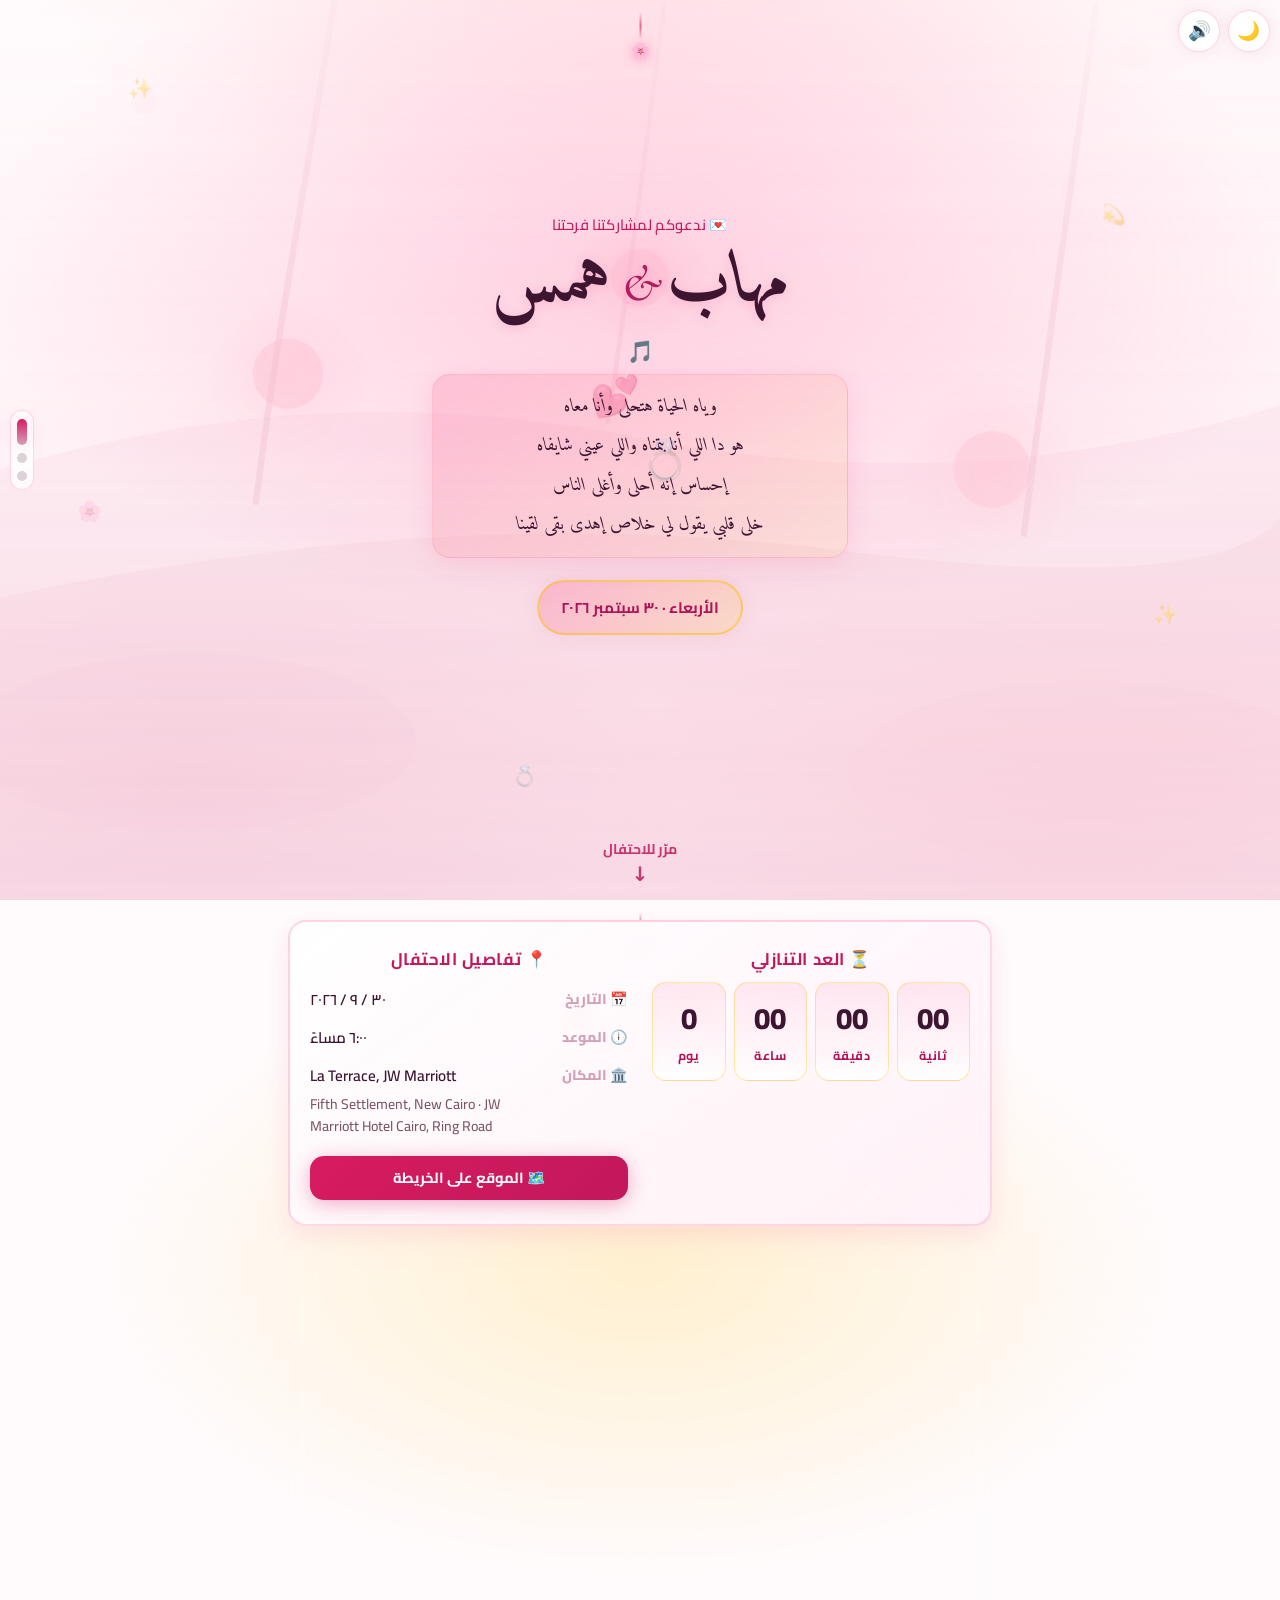
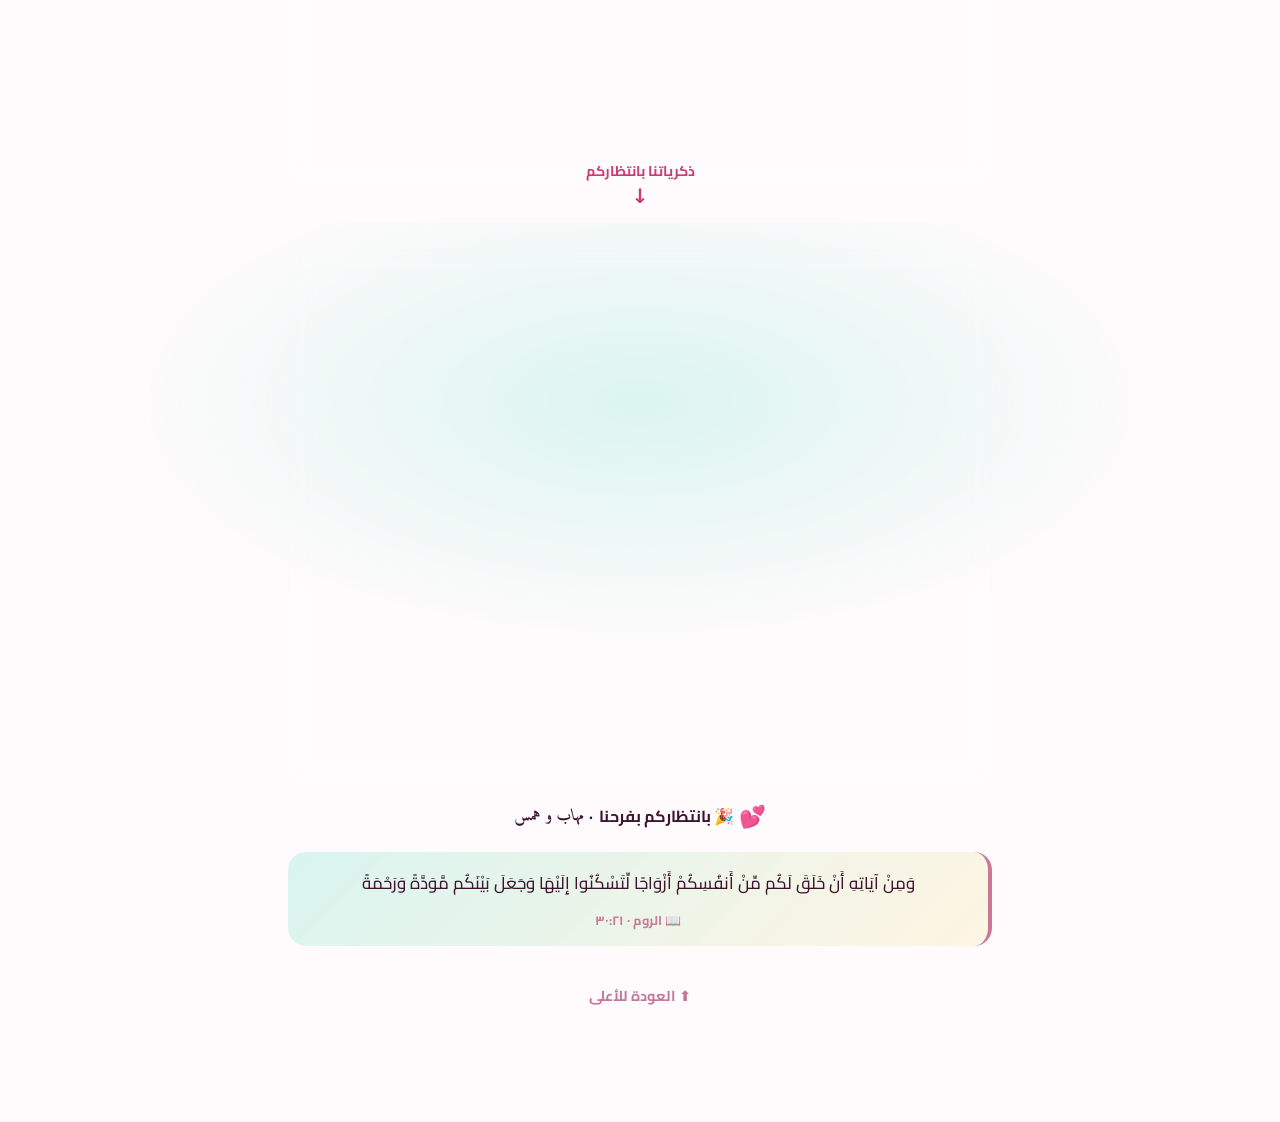
==== commit c1792cbb: "Update WhatsApp/OG thumbnail to the new couple illustration. Cache-bust the image URL so link previe" ====
--- a/ar.html
+++ b/ar.html
@@ -14,7 +14,7 @@
       content="٣٠ سبتمبر ٢٠٢٦ · La Terrace, JW Marriott, Cairo"
     />
     <meta property="og:url" content="https://project-2zfzh.vercel.app/ar.html" />
-    <meta property="og:image" content="https://project-2zfzh.vercel.app/assets/og-invite.png" />
+    <meta property="og:image" content="https://project-2zfzh.vercel.app/assets/og-invite.png?v=2" />
     <meta property="og:image:width" content="1200" />
     <meta property="og:image:height" content="630" />
     <meta name="twitter:card" content="summary_large_image" />
@@ -23,7 +23,7 @@
       name="twitter:description"
       content="٣٠ سبتمبر ٢٠٢٦ · La Terrace, JW Marriott, Cairo"
     />
-    <meta name="twitter:image" content="https://project-2zfzh.vercel.app/assets/og-invite.png" />
+    <meta name="twitter:image" content="https://project-2zfzh.vercel.app/assets/og-invite.png?v=2" />
     <link rel="preconnect" href="https://fonts.googleapis.com" />
     <link rel="preconnect" href="https://fonts.gstatic.com" crossorigin />
     <link
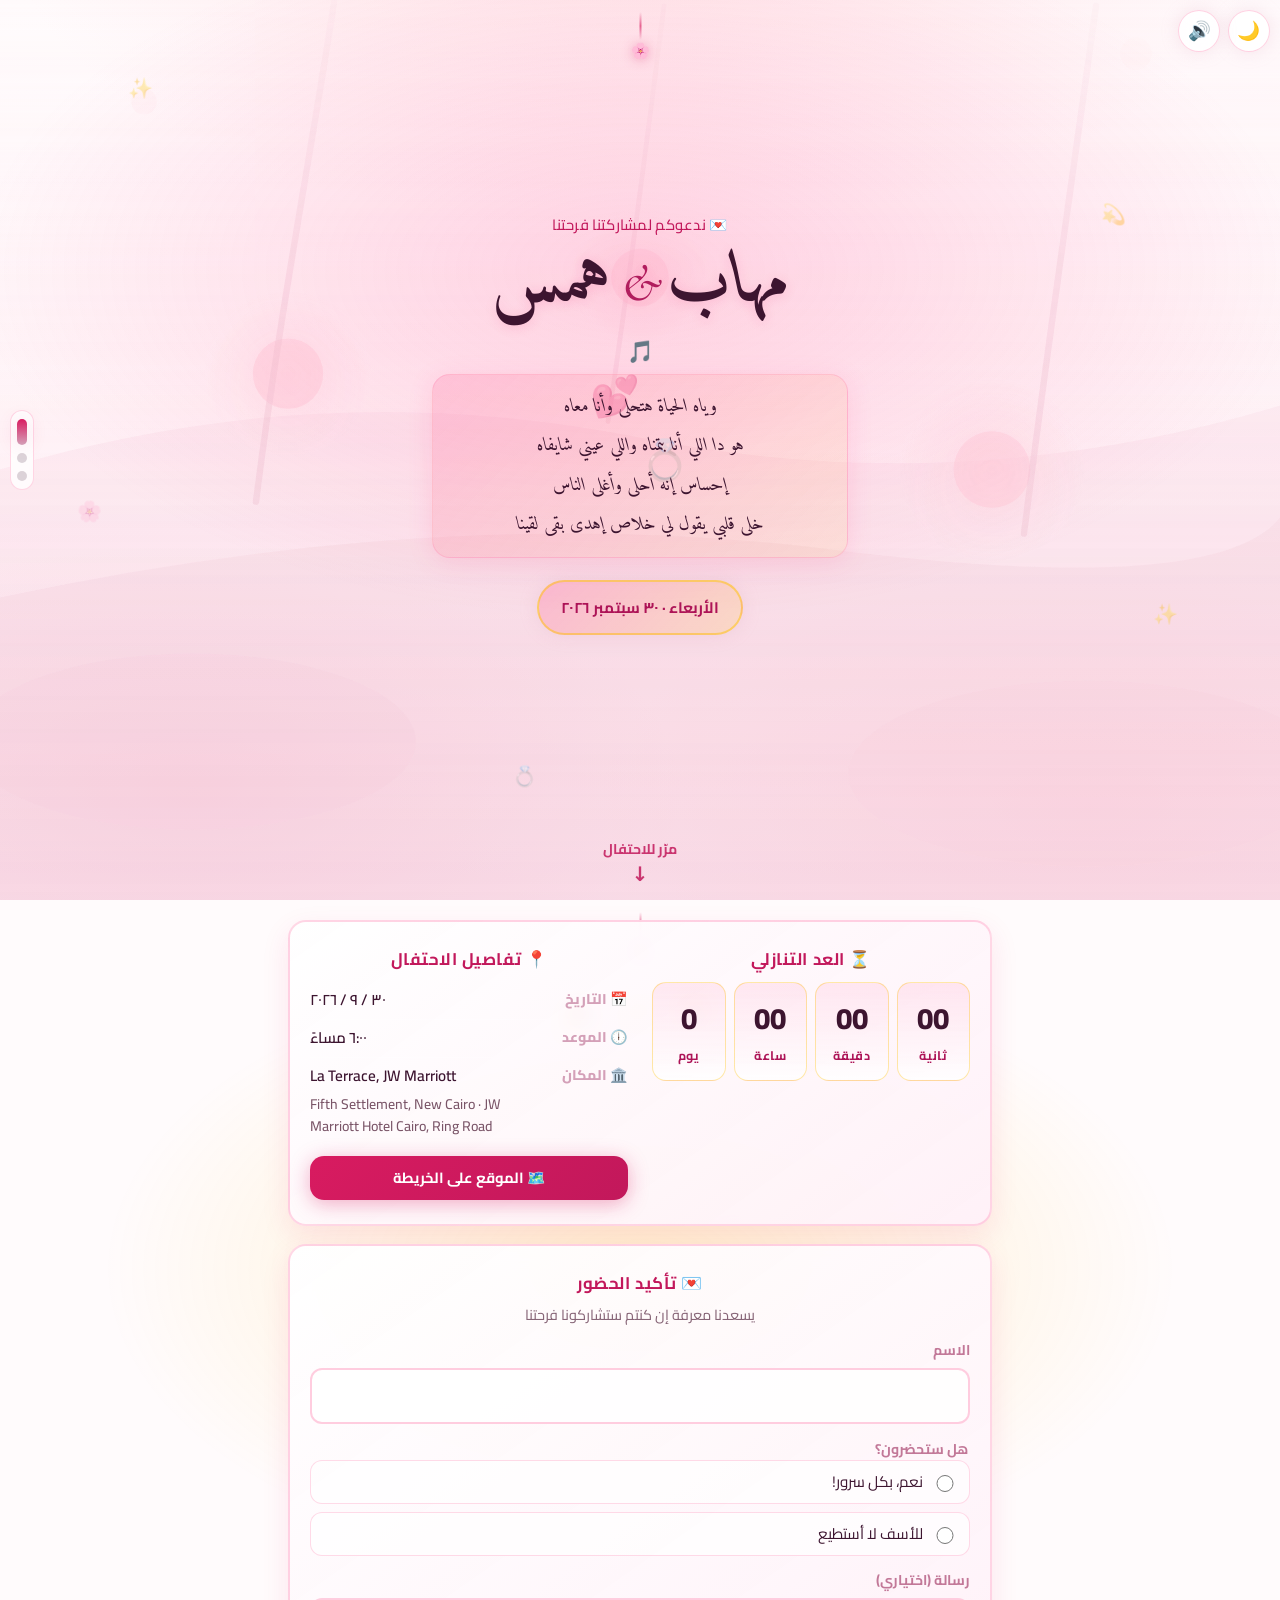
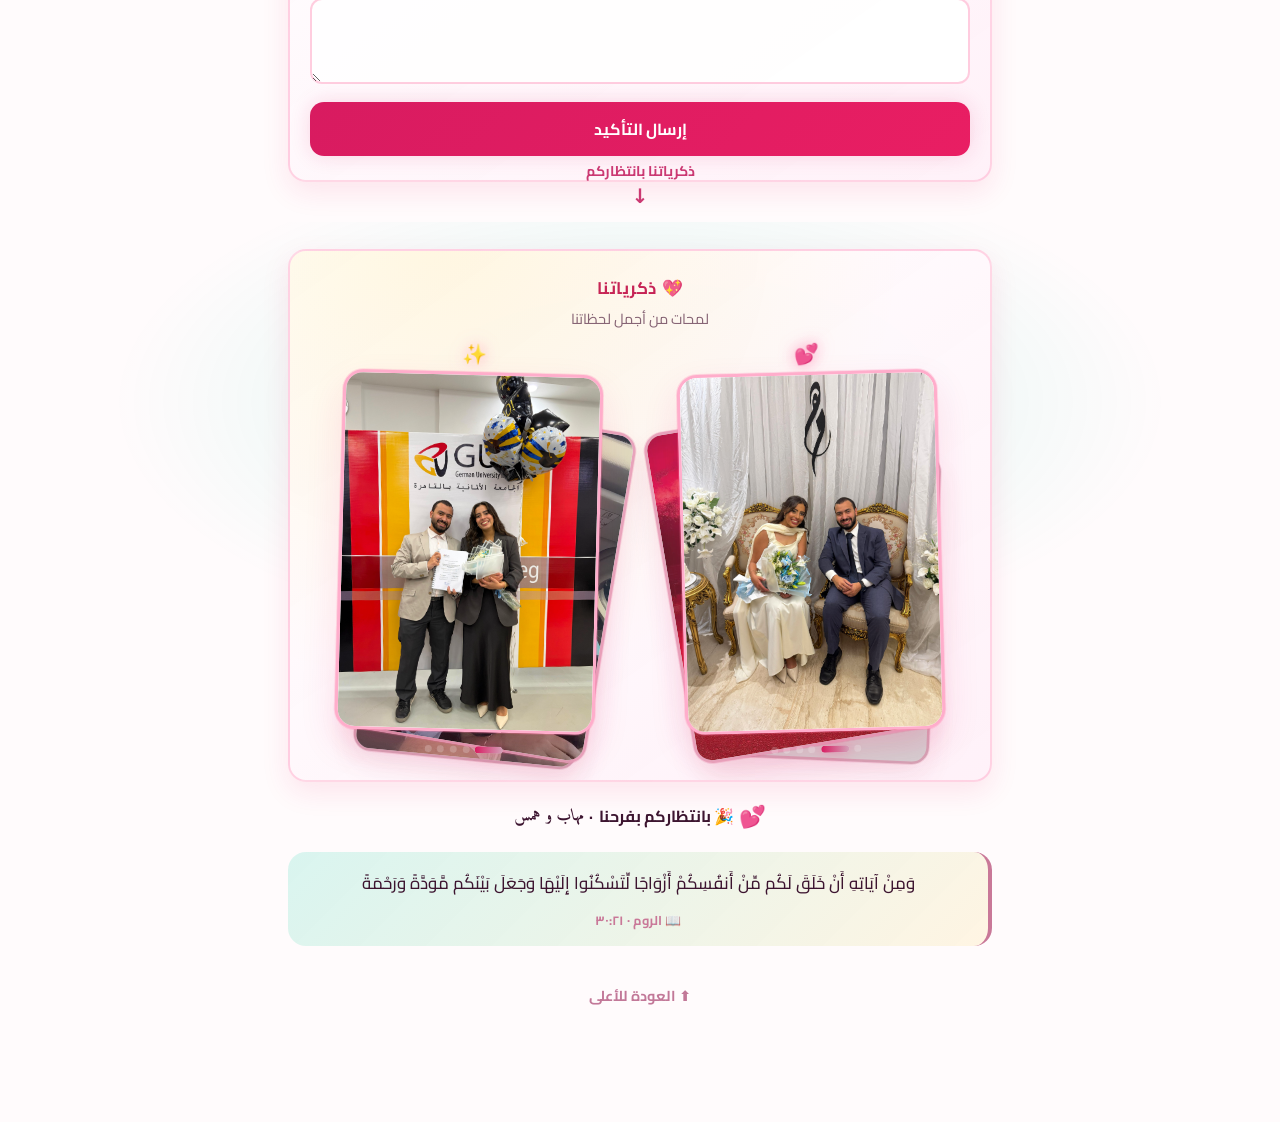
==== commit f079288d: "Swap OG thumbnail to the floral arch couple illustration. Co-authored-by: Cursor <cursoragent@cursor" ====
--- a/ar.html
+++ b/ar.html
@@ -14,7 +14,7 @@
       content="٣٠ سبتمبر ٢٠٢٦ · La Terrace, JW Marriott, Cairo"
     />
     <meta property="og:url" content="https://project-2zfzh.vercel.app/ar.html" />
-    <meta property="og:image" content="https://project-2zfzh.vercel.app/assets/og-invite.png?v=2" />
+    <meta property="og:image" content="https://project-2zfzh.vercel.app/assets/og-invite.png?v=3" />
     <meta property="og:image:width" content="1200" />
     <meta property="og:image:height" content="630" />
     <meta name="twitter:card" content="summary_large_image" />
@@ -23,7 +23,7 @@
       name="twitter:description"
       content="٣٠ سبتمبر ٢٠٢٦ · La Terrace, JW Marriott, Cairo"
     />
-    <meta name="twitter:image" content="https://project-2zfzh.vercel.app/assets/og-invite.png?v=2" />
+    <meta name="twitter:image" content="https://project-2zfzh.vercel.app/assets/og-invite.png?v=3" />
     <link rel="preconnect" href="https://fonts.googleapis.com" />
     <link rel="preconnect" href="https://fonts.gstatic.com" crossorigin />
     <link
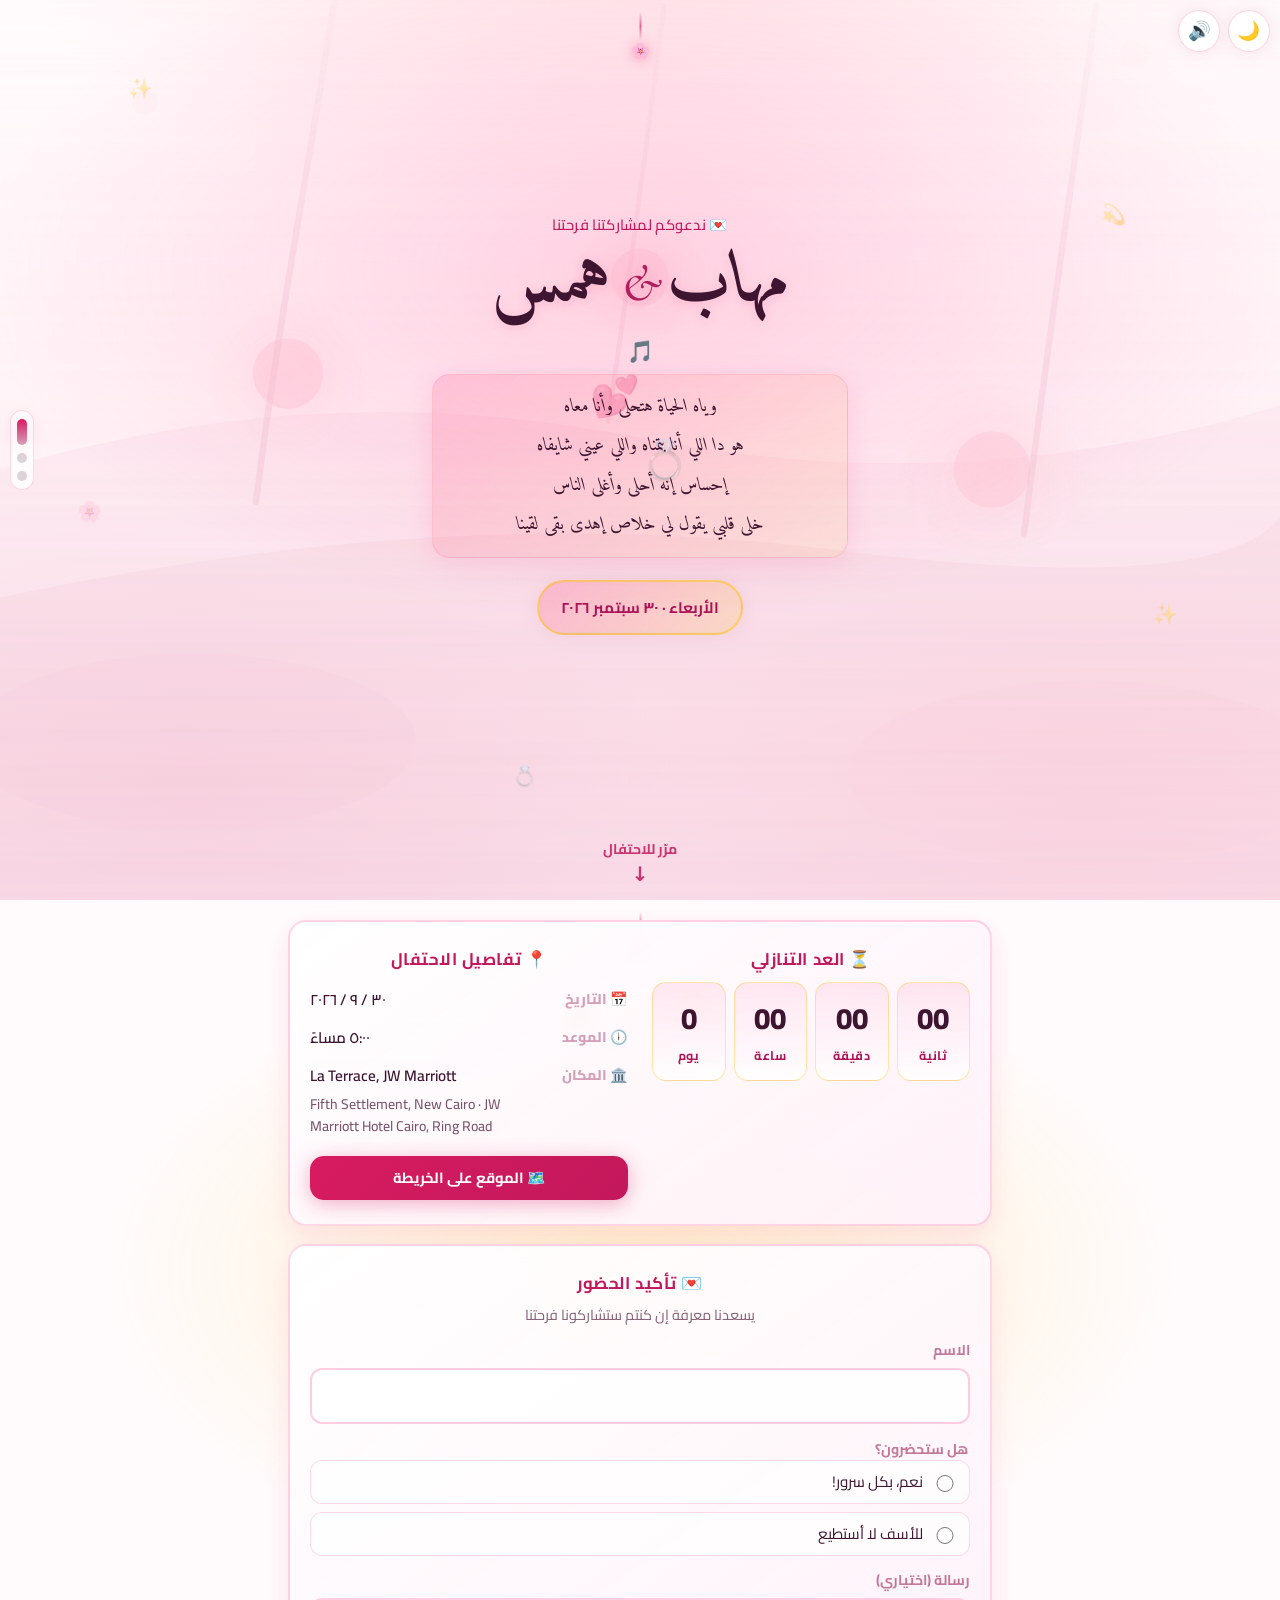
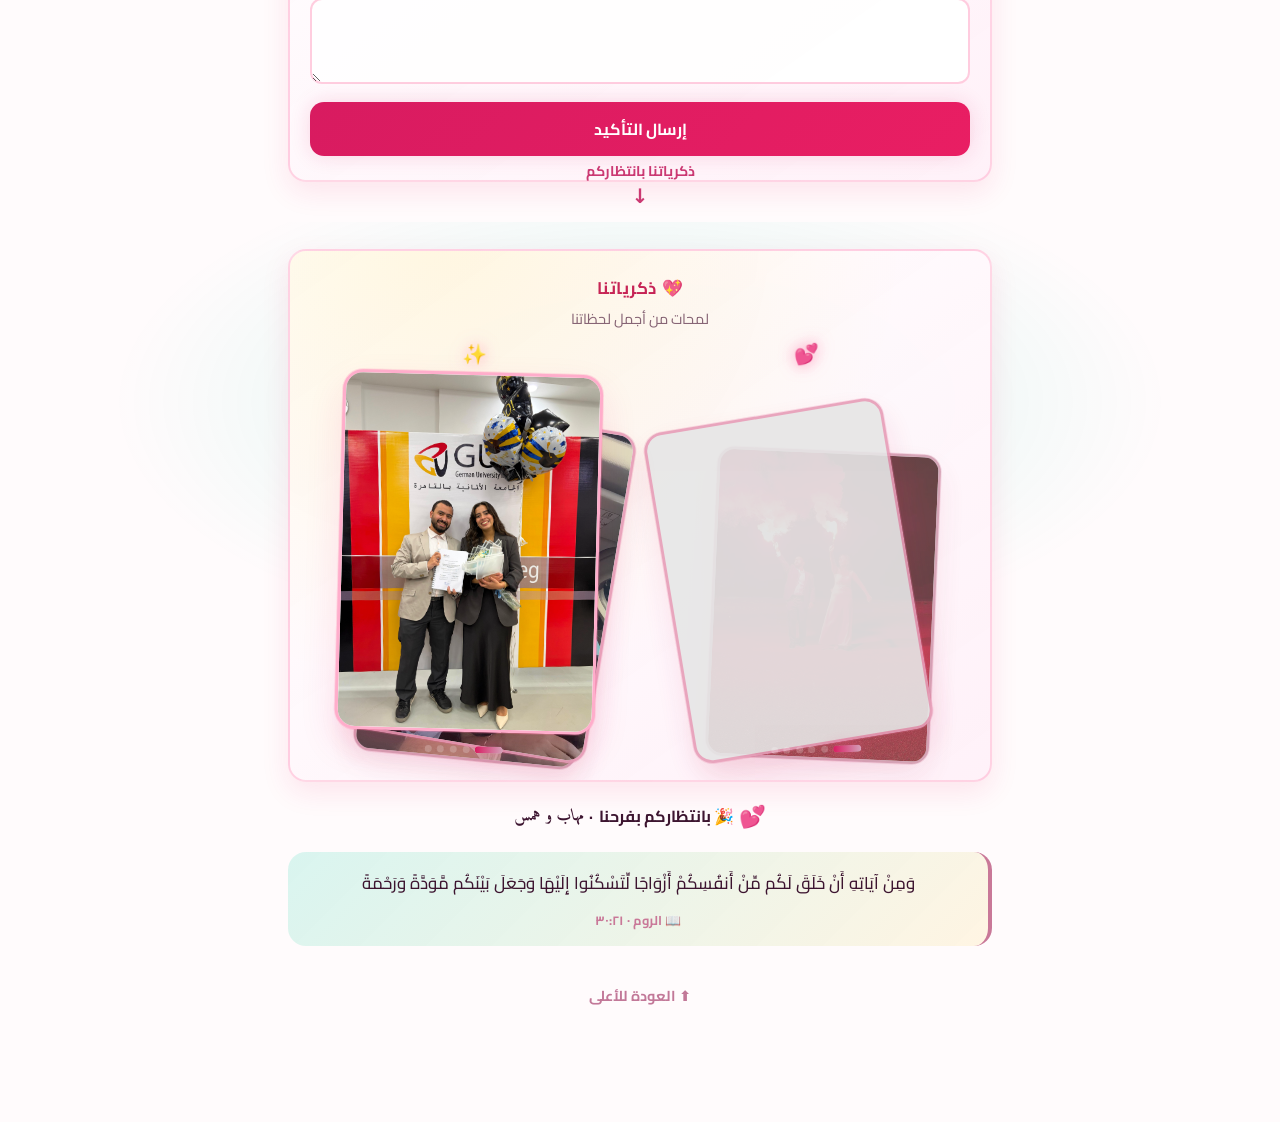
==== commit 4da5c71e: "Change wedding time to 5:00 PM in English and Arabic. Update countdown target and celebration detail" ====
--- a/ar.html
+++ b/ar.html
@@ -111,7 +111,7 @@
                 </div>
                 <div class="details-row">
                   <dt data-ui="labelTime">الموعد</dt>
-                  <dd id="detail-time" lang="ar">٦:٠٠ مساءً</dd>
+                  <dd id="detail-time" lang="ar">٥:٠٠ مساءً</dd>
                 </div>
                 <div class="details-row">
                   <dt data-ui="labelVenue">المكان</dt>
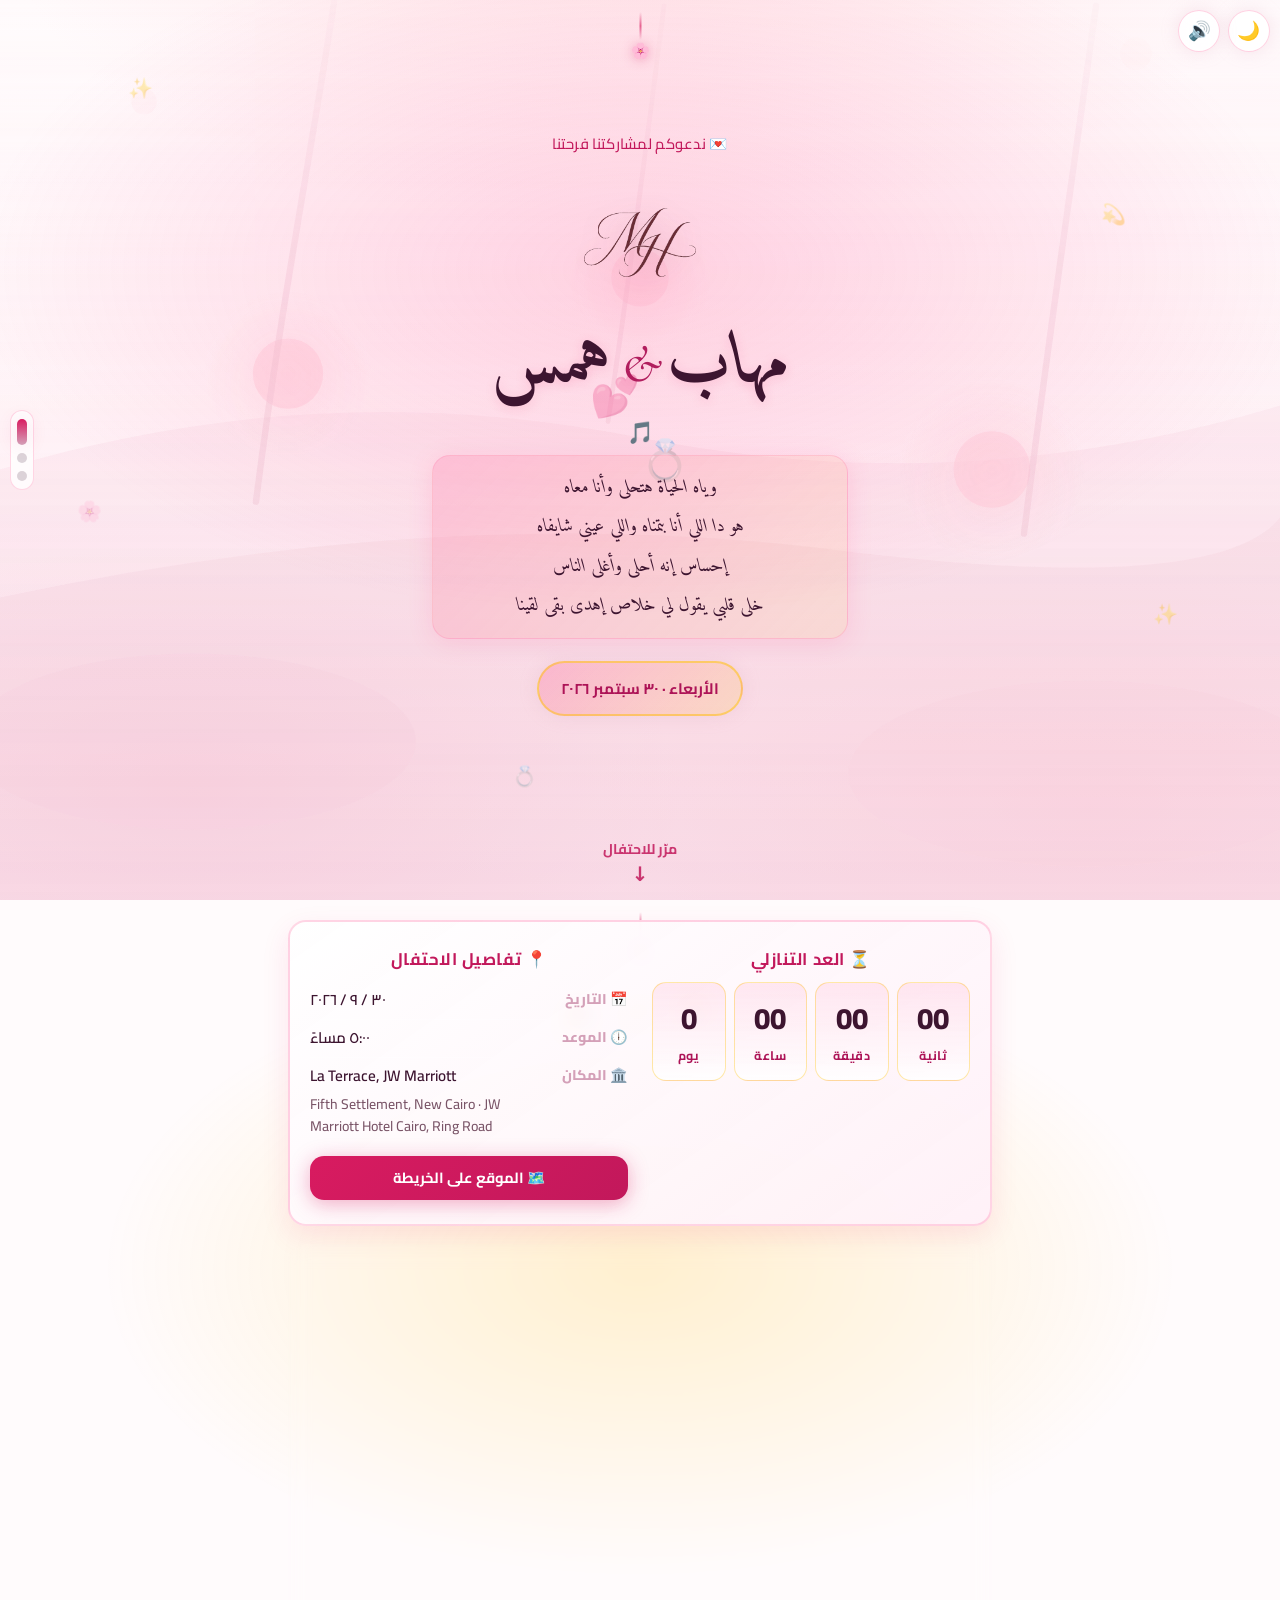
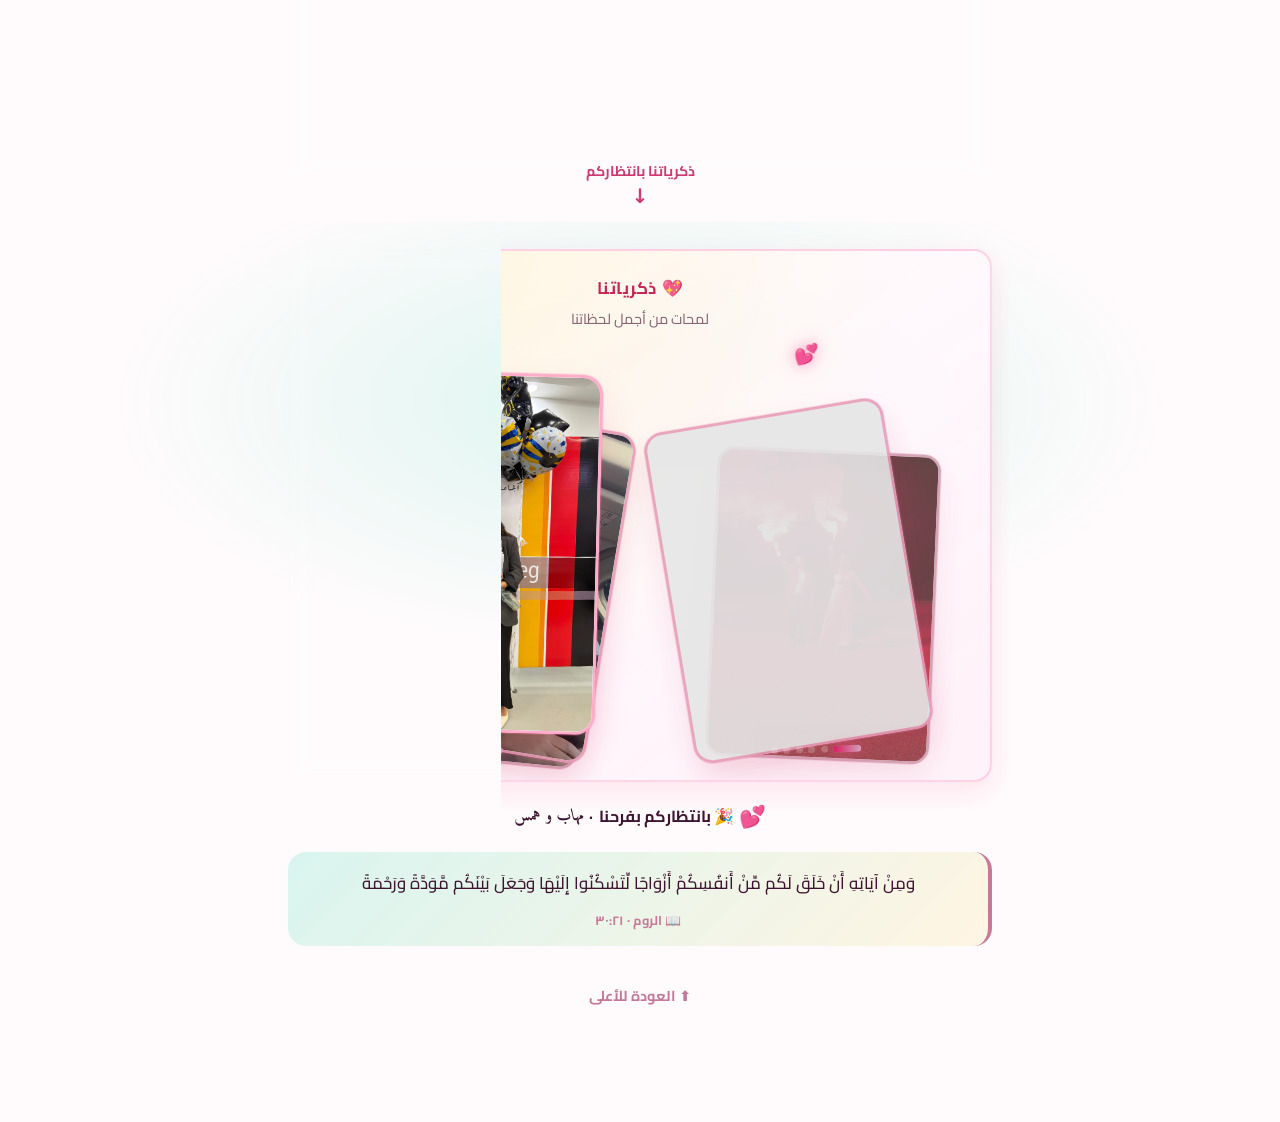
==== commit e53ba7f5: "Add MH monogram logo above names and fix Arabic landing subtitle. Show the monogram on the home spla" ====
--- a/ar.html
+++ b/ar.html
@@ -50,17 +50,26 @@
       <div class="act-inner">
         <header class="hero" id="top">
           <p class="hero-eyebrow anim-item" id="hero-eyebrow" style="--i: 0">💌 ندعوكم لمشاركتنا فرحتنا</p>
-          <h1 class="hero-names anim-item" style="--i: 1">
+          <img
+            class="couple-logo anim-item"
+            src="assets/logo/mh-monogram.png"
+            alt=""
+            width="112"
+            height="153"
+            decoding="async"
+            style="--i: 1"
+          />
+          <h1 class="hero-names anim-item" style="--i: 2">
             <span class="name name-groom" id="groom-name">مهاب</span>
             <span class="ampersand" aria-hidden="true">&</span>
             <span class="name name-bride" id="bride-name">همس</span>
           </h1>
-          <p class="hero-tagline anim-item" id="hero-tagline" hidden style="--i: 2"></p>
-          <blockquote class="hero-lyrics anim-item" id="hero-lyrics" aria-label="كلمات الأغنية" style="--i: 3">
+          <p class="hero-tagline anim-item" id="hero-tagline" hidden style="--i: 3"></p>
+          <blockquote class="hero-lyrics anim-item" id="hero-lyrics" aria-label="كلمات الأغنية" style="--i: 4">
             <span class="hero-lyrics-badge" aria-hidden="true">🎵</span>
             <div class="hero-lyrics-text" id="hero-lyrics-text"></div>
           </blockquote>
-          <div class="hero-date-block anim-item" style="--i: 4">
+          <div class="hero-date-block anim-item" style="--i: 5">
             <time class="hero-date" id="wedding-date" datetime="2026-09-30" lang="ar">
               الأربعاء · ٣٠ سبتمبر ٢٠٢٦
             </time>
--- a/css/styles.css
+++ b/css/styles.css
@@ -308,6 +308,33 @@
   opacity: 0.9;
 }
 
+.couple-logo {
+  display: block;
+  width: min(7rem, 32vw);
+  height: auto;
+  margin: 0 auto 0.55rem;
+  object-fit: contain;
+  filter: drop-shadow(0 2px 14px rgba(232, 90, 143, 0.28));
+}
+
+.couple-logo--landing {
+  width: min(6.25rem, 28vw);
+  margin: 0 auto 0.75rem;
+}
+
+[data-theme="light"] .couple-logo {
+  filter: drop-shadow(0 2px 12px rgba(120, 40, 70, 0.2));
+}
+
+.splash-logo {
+  display: block;
+  width: min(6.5rem, 30vw);
+  height: auto;
+  margin: 0 auto 0.85rem;
+  object-fit: contain;
+  filter: drop-shadow(0 2px 14px rgba(232, 90, 143, 0.28));
+}
+
 .hero-names {
   margin: 0;
   font-size: clamp(2.75rem, 13vw, 4.35rem);
@@ -1399,6 +1426,11 @@
   font-size: 0.8rem;
   font-weight: 500;
   color: var(--color-muted);
+}
+
+.landing-btn-sub[lang="ar"] {
+  font-family: var(--font-names-ar);
+  font-size: 0.9rem;
 }
 
 body.scroll-story {
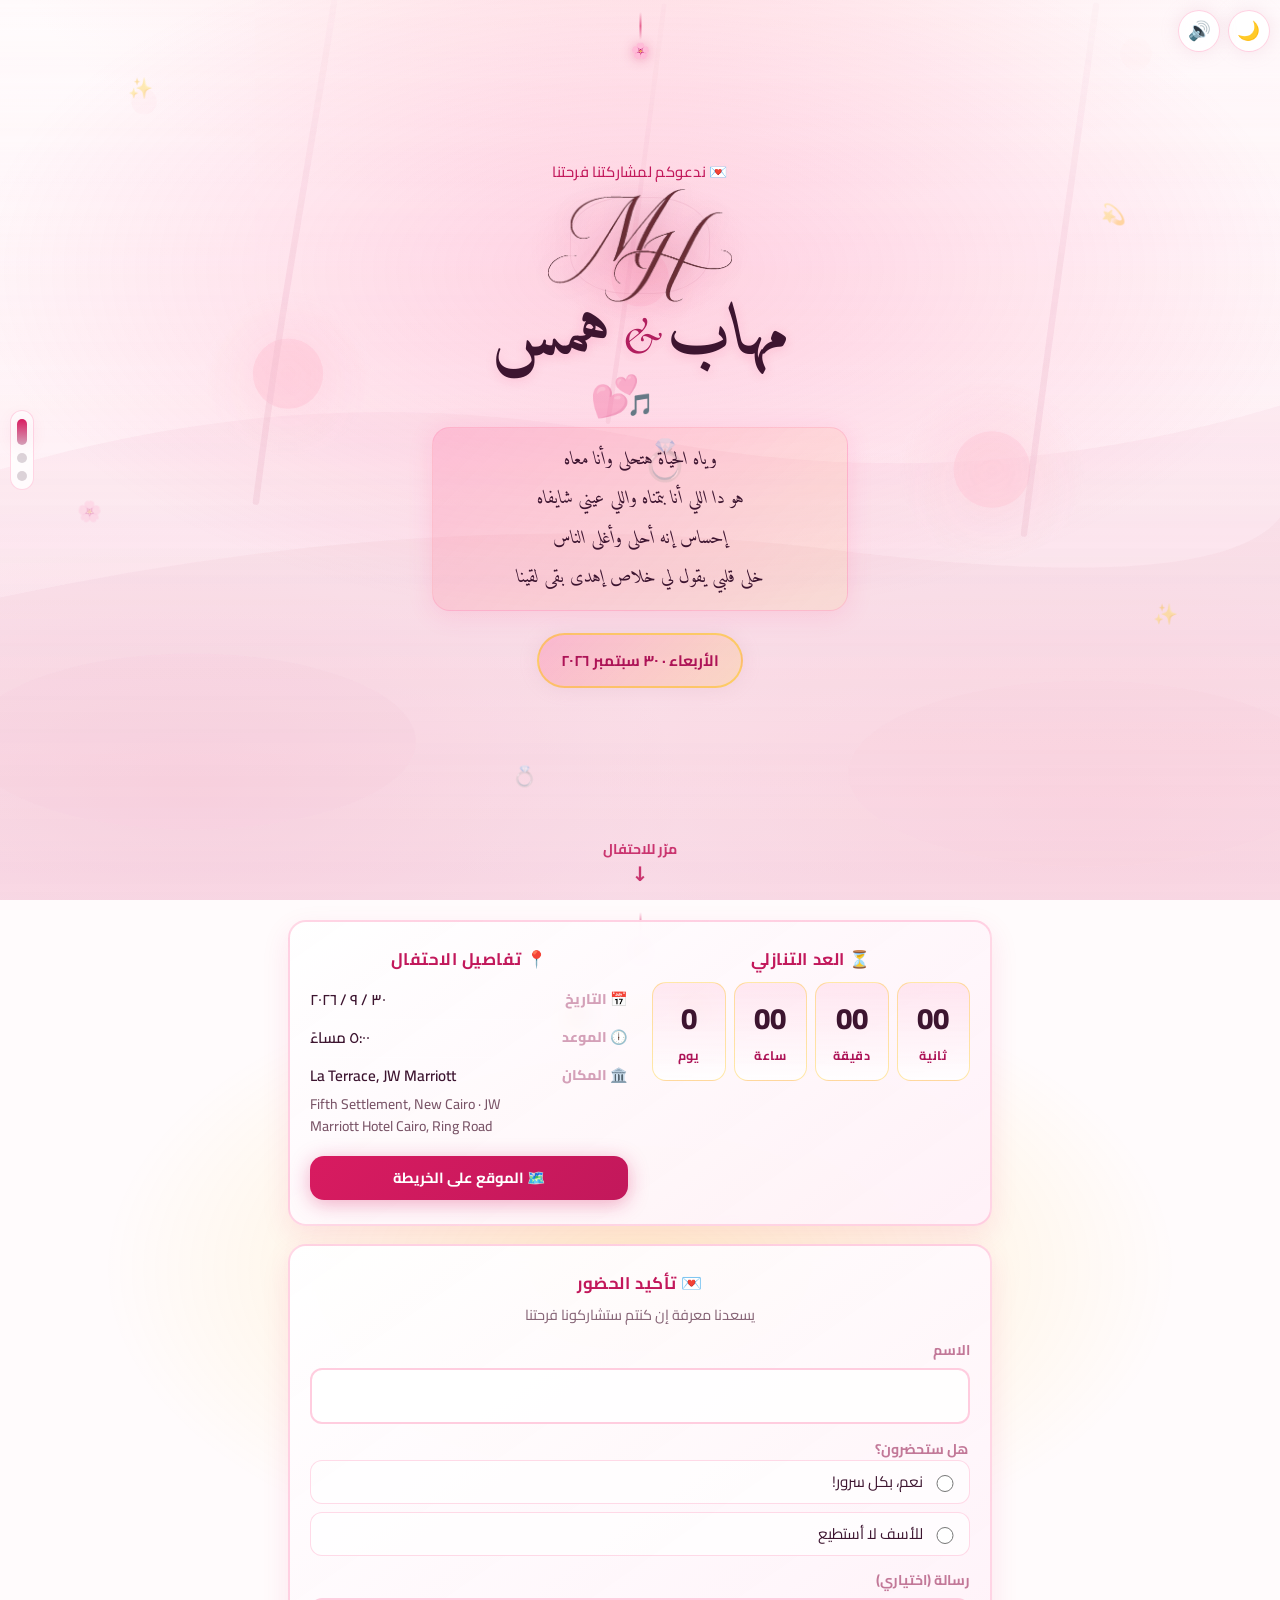
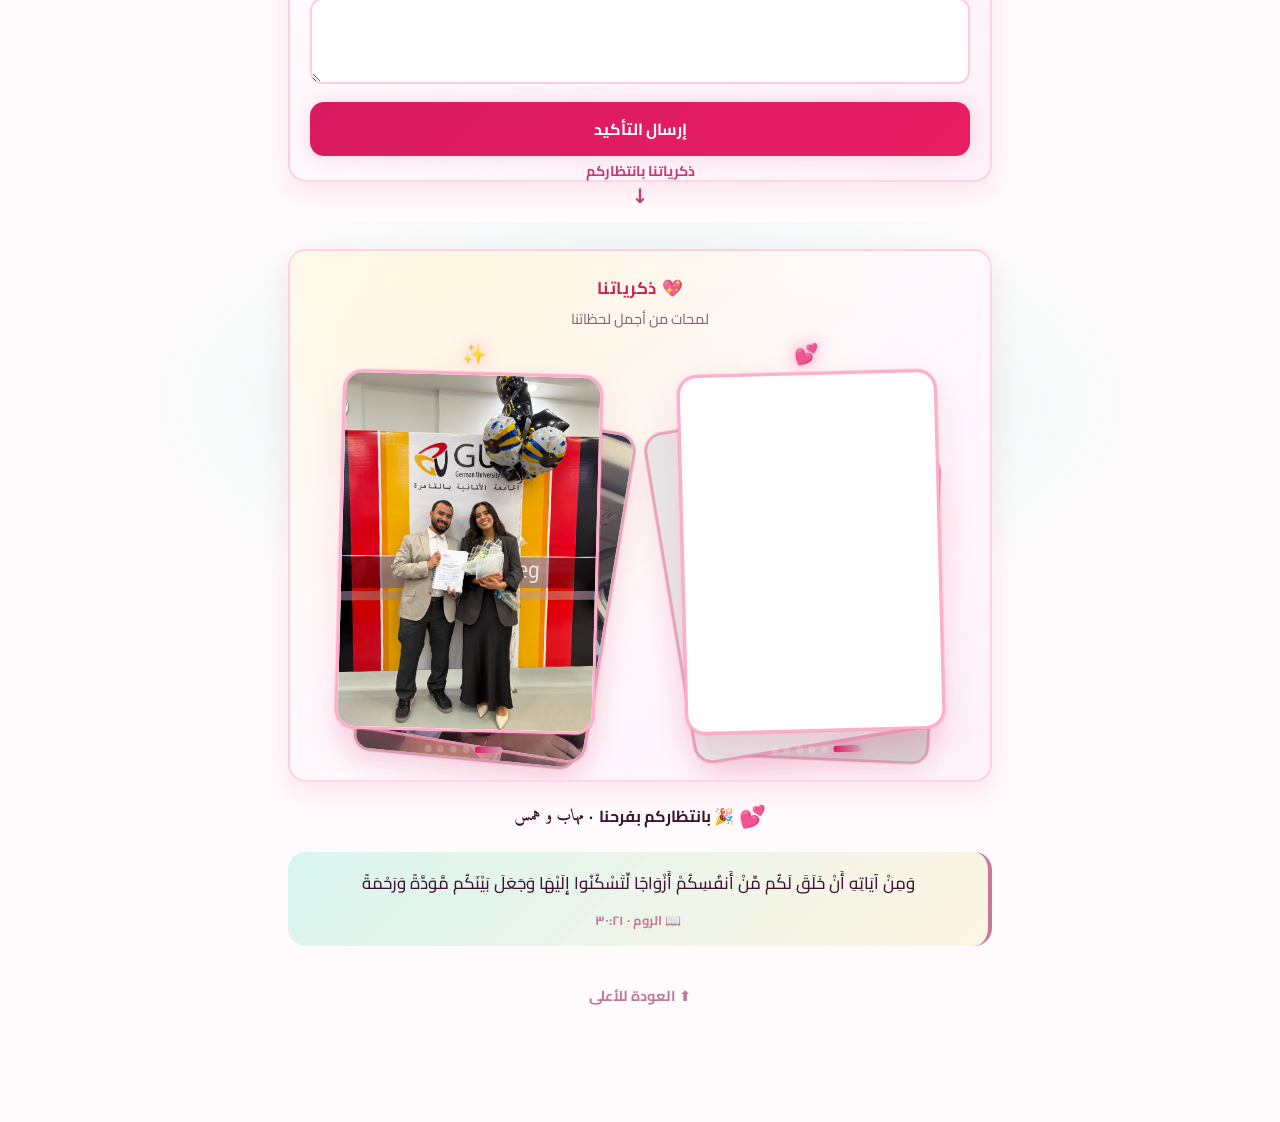
==== commit 13e465b4: "Improve logo size, crop, and theme integration. Trim whitespace, add rose glow variant for dark mode" ====
--- a/ar.html
+++ b/ar.html
@@ -50,15 +50,10 @@
       <div class="act-inner">
         <header class="hero" id="top">
           <p class="hero-eyebrow anim-item" id="hero-eyebrow" style="--i: 0">💌 ندعوكم لمشاركتنا فرحتنا</p>
-          <img
-            class="couple-logo anim-item"
-            src="assets/logo/mh-monogram.png"
-            alt=""
-            width="112"
-            height="153"
-            decoding="async"
-            style="--i: 1"
-          />
+          <div class="couple-logo-wrap anim-item" style="--i: 1" aria-hidden="true">
+            <img class="couple-logo couple-logo--theme-light" src="assets/logo/mh-monogram.png" alt="" decoding="async" />
+            <img class="couple-logo couple-logo--theme-dark" src="assets/logo/mh-monogram-glow.png" alt="" decoding="async" />
+          </div>
           <h1 class="hero-names anim-item" style="--i: 2">
             <span class="name name-groom" id="groom-name">مهاب</span>
             <span class="ampersand" aria-hidden="true">&</span>
--- a/css/styles.css
+++ b/css/styles.css
@@ -308,31 +308,126 @@
   opacity: 0.9;
 }
 
+.hero:has(.couple-logo-wrap) .hero-eyebrow {
+  margin-bottom: 0.35rem;
+}
+
+.couple-logo-wrap {
+  position: relative;
+  display: flex;
+  justify-content: center;
+  align-items: center;
+  width: fit-content;
+  max-width: 100%;
+  margin: -0.1rem auto 0;
+  padding: 0;
+}
+
+.couple-logo-wrap::before {
+  content: "";
+  position: absolute;
+  inset: -18% -10%;
+  border-radius: 50%;
+  background: radial-gradient(
+    ellipse 72% 68% at 50% 52%,
+    var(--logo-glow, rgba(232, 90, 143, 0.24)),
+    transparent 70%
+  );
+  pointer-events: none;
+  z-index: 0;
+  opacity: 0.95;
+}
+
+.couple-logo-wrap::after {
+  content: "";
+  position: absolute;
+  inset: 8% 12%;
+  border-radius: 40%;
+  border: 1px solid var(--logo-ring, rgba(244, 164, 192, 0.18));
+  pointer-events: none;
+  z-index: 0;
+  opacity: 0.55;
+}
+
 .couple-logo {
+  position: relative;
+  z-index: 1;
   display: block;
-  width: min(7rem, 32vw);
+  width: min(11.5rem, 48vw);
   height: auto;
-  margin: 0 auto 0.55rem;
+  margin: 0;
   object-fit: contain;
-  filter: drop-shadow(0 2px 14px rgba(232, 90, 143, 0.28));
-}
-
-.couple-logo--landing {
-  width: min(6.25rem, 28vw);
-  margin: 0 auto 0.75rem;
-}
-
-[data-theme="light"] .couple-logo {
-  filter: drop-shadow(0 2px 12px rgba(120, 40, 70, 0.2));
-}
-
-.splash-logo {
+  object-position: center;
+}
+
+.couple-logo--theme-dark {
+  display: none;
+}
+
+[data-theme="dark"] .couple-logo--theme-light {
+  display: none;
+}
+
+[data-theme="dark"] .couple-logo--theme-dark {
   display: block;
-  width: min(6.5rem, 30vw);
-  height: auto;
-  margin: 0 auto 0.85rem;
-  object-fit: contain;
-  filter: drop-shadow(0 2px 14px rgba(232, 90, 143, 0.28));
+}
+
+[data-theme="dark"] .couple-logo-wrap {
+  --logo-glow: rgba(244, 164, 192, 0.32);
+  --logo-ring: rgba(244, 164, 192, 0.28);
+}
+
+[data-theme="dark"] .couple-logo--theme-dark {
+  filter: drop-shadow(0 0 16px rgba(244, 164, 192, 0.45))
+    drop-shadow(0 0 32px rgba(232, 90, 143, 0.22));
+}
+
+[data-theme="light"] .couple-logo-wrap {
+  --logo-glow: rgba(216, 27, 96, 0.12);
+  --logo-ring: rgba(160, 60, 90, 0.14);
+}
+
+[data-theme="light"] .couple-logo--theme-light {
+  filter: drop-shadow(0 2px 10px rgba(120, 40, 70, 0.18));
+}
+
+.couple-logo-wrap--landing {
+  margin: 0 auto 0.35rem;
+}
+
+.couple-logo-wrap--landing .couple-logo {
+  width: min(10.5rem, 46vw);
+}
+
+.couple-logo-wrap--splash .couple-logo {
+  width: min(10rem, 44vw);
+}
+
+.splash-logo-wrap {
+  margin-bottom: 0.5rem;
+}
+
+.hero:has(.couple-logo-wrap) .hero-names {
+  margin-top: -0.2rem;
+}
+
+.scroll-act.is-active .couple-logo-wrap::before,
+.scroll-act.is-seen .couple-logo-wrap::before,
+.landing-page .couple-logo-wrap::before,
+.splash .couple-logo-wrap::before {
+  animation: logo-glow 3.2s ease-in-out infinite;
+}
+
+@keyframes logo-glow {
+  0%,
+  100% {
+    opacity: 0.82;
+    transform: scale(1);
+  }
+  50% {
+    opacity: 1;
+    transform: scale(1.05);
+  }
 }
 
 .hero-names {
@@ -2457,6 +2552,10 @@
   .act-deco--hearts,
   .act-deco--rings .ring,
   .scroll-act.is-active .hero-names,
+  .scroll-act.is-active .couple-logo-wrap::before,
+  .scroll-act.is-seen .couple-logo-wrap::before,
+  .landing-page .couple-logo-wrap::before,
+  .splash .couple-logo-wrap::before,
   .scroll-act.is-replaying .anim-item,
   .veil-transition.is-active,
   .story-thread-bloom,
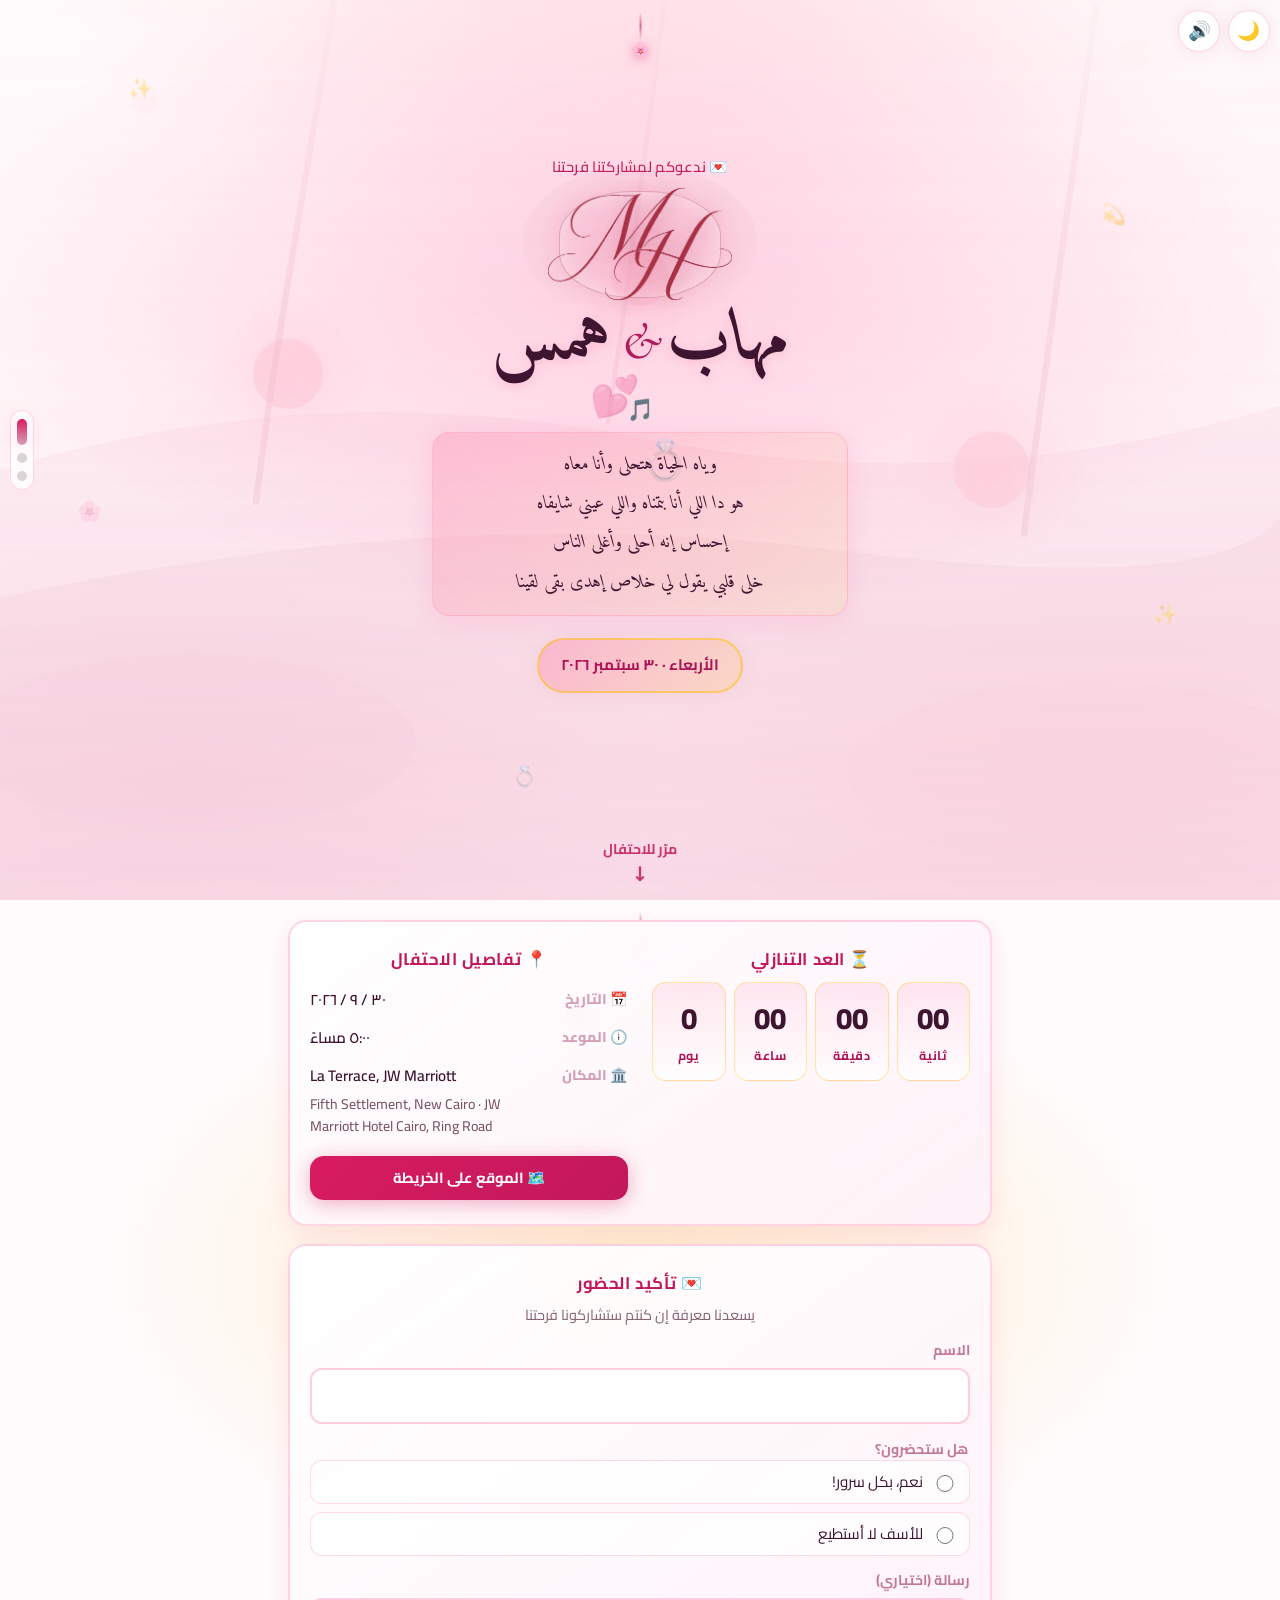
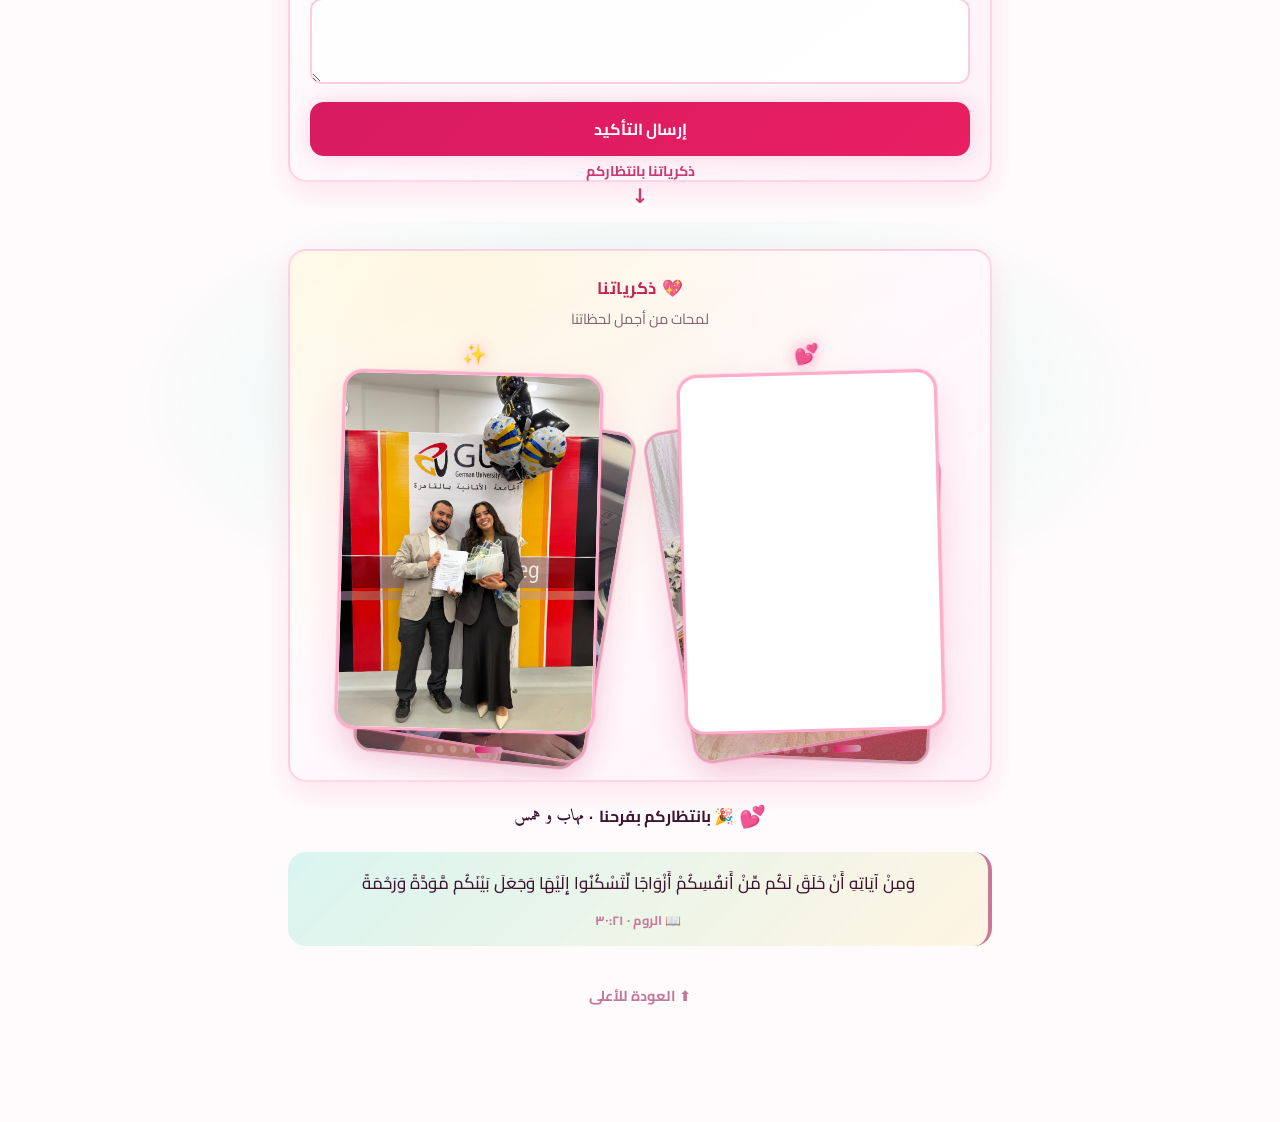
==== commit 7be33c63: "Improve logo size, crop, and theme integration. Use rose-gold variant in dark mode with a soft glow " ====
--- a/ar.html
+++ b/ar.html
@@ -50,9 +50,13 @@
       <div class="act-inner">
         <header class="hero" id="top">
           <p class="hero-eyebrow anim-item" id="hero-eyebrow" style="--i: 0">💌 ندعوكم لمشاركتنا فرحتنا</p>
-          <div class="couple-logo-wrap anim-item" style="--i: 1" aria-hidden="true">
-            <img class="couple-logo couple-logo--theme-light" src="assets/logo/mh-monogram.png" alt="" decoding="async" />
-            <img class="couple-logo couple-logo--theme-dark" src="assets/logo/mh-monogram-glow.png" alt="" decoding="async" />
+          <div class="couple-logo-wrap anim-item" style="--i: 1">
+            <img
+              class="couple-logo"
+              src="assets/logo/mh-monogram.png"
+              alt=""
+              decoding="async"
+            />
           </div>
           <h1 class="hero-names anim-item" style="--i: 2">
             <span class="name name-groom" id="groom-name">مهاب</span>
--- a/css/styles.css
+++ b/css/styles.css
@@ -300,7 +300,7 @@
 }
 
 .hero-eyebrow {
-  margin: 0 0 0.65rem;
+  margin: 0 0 0.45rem;
   font-size: 0.92rem;
   font-weight: 500;
   letter-spacing: 0.02em;
@@ -308,48 +308,55 @@
   opacity: 0.9;
 }
 
-.hero:has(.couple-logo-wrap) .hero-eyebrow {
-  margin-bottom: 0.35rem;
-}
-
 .couple-logo-wrap {
   position: relative;
   display: flex;
+  align-items: center;
   justify-content: center;
-  align-items: center;
   width: fit-content;
   max-width: 100%;
-  margin: -0.1rem auto 0;
+  margin: 0 auto 0.25rem;
   padding: 0;
 }
 
 .couple-logo-wrap::before {
   content: "";
   position: absolute;
-  inset: -18% -10%;
+  inset: -18% -14%;
   border-radius: 50%;
   background: radial-gradient(
-    ellipse 72% 68% at 50% 52%,
-    var(--logo-glow, rgba(232, 90, 143, 0.24)),
-    transparent 70%
+    ellipse 88% 78% at 50% 42%,
+    var(--color-thread-soft),
+    rgba(201, 160, 176, 0.12) 52%,
+    transparent 72%
   );
   pointer-events: none;
   z-index: 0;
-  opacity: 0.95;
 }
 
 .couple-logo-wrap::after {
   content: "";
   position: absolute;
-  inset: 8% 12%;
-  border-radius: 40%;
-  border: 1px solid var(--logo-ring, rgba(244, 164, 192, 0.18));
+  inset: 4% 6%;
+  border-radius: 46% / 42%;
+  border: 1px solid rgba(244, 164, 192, 0.35);
+  box-shadow:
+    0 0 28px rgba(232, 90, 143, 0.22),
+    inset 0 0 24px rgba(255, 240, 245, 0.06);
   pointer-events: none;
   z-index: 0;
-  opacity: 0.55;
-}
-
-.couple-logo {
+}
+
+.couple-logo-wrap--landing {
+  margin-bottom: 0.5rem;
+}
+
+.couple-logo-wrap--splash {
+  margin-bottom: 0.65rem;
+}
+
+.couple-logo,
+.splash-logo {
   position: relative;
   z-index: 1;
   display: block;
@@ -360,74 +367,48 @@
   object-position: center;
 }
 
-.couple-logo--theme-dark {
-  display: none;
-}
-
-[data-theme="dark"] .couple-logo--theme-light {
-  display: none;
-}
-
-[data-theme="dark"] .couple-logo--theme-dark {
-  display: block;
-}
-
-[data-theme="dark"] .couple-logo-wrap {
-  --logo-glow: rgba(244, 164, 192, 0.32);
-  --logo-ring: rgba(244, 164, 192, 0.28);
-}
-
-[data-theme="dark"] .couple-logo--theme-dark {
-  filter: drop-shadow(0 0 16px rgba(244, 164, 192, 0.45))
-    drop-shadow(0 0 32px rgba(232, 90, 143, 0.22));
-}
-
-[data-theme="light"] .couple-logo-wrap {
-  --logo-glow: rgba(216, 27, 96, 0.12);
-  --logo-ring: rgba(160, 60, 90, 0.14);
-}
-
-[data-theme="light"] .couple-logo--theme-light {
-  filter: drop-shadow(0 2px 10px rgba(120, 40, 70, 0.18));
-}
-
-.couple-logo-wrap--landing {
-  margin: 0 auto 0.35rem;
-}
-
+.couple-logo--landing,
 .couple-logo-wrap--landing .couple-logo {
-  width: min(10.5rem, 46vw);
-}
-
-.couple-logo-wrap--splash .couple-logo {
-  width: min(10rem, 44vw);
-}
-
-.splash-logo-wrap {
-  margin-bottom: 0.5rem;
-}
-
-.hero:has(.couple-logo-wrap) .hero-names {
-  margin-top: -0.2rem;
-}
-
-.scroll-act.is-active .couple-logo-wrap::before,
-.scroll-act.is-seen .couple-logo-wrap::before,
-.landing-page .couple-logo-wrap::before,
-.splash .couple-logo-wrap::before {
-  animation: logo-glow 3.2s ease-in-out infinite;
-}
-
-@keyframes logo-glow {
-  0%,
-  100% {
-    opacity: 0.82;
-    transform: scale(1);
-  }
-  50% {
-    opacity: 1;
-    transform: scale(1.05);
-  }
+  width: min(10rem, 42vw);
+}
+
+.couple-logo-wrap--splash .couple-logo,
+.couple-logo-wrap--splash .splash-logo {
+  width: min(10.5rem, 44vw);
+}
+
+[data-theme="light"] .couple-logo,
+[data-theme="light"] .splash-logo {
+  filter: saturate(1.12) contrast(1.06)
+    drop-shadow(0 2px 10px rgba(118, 36, 52, 0.28))
+    drop-shadow(0 0 20px rgba(232, 90, 143, 0.15));
+}
+
+[data-theme="dark"] .couple-logo,
+[data-theme="dark"] .splash-logo {
+  filter: brightness(1.08) saturate(1.15) contrast(1.04)
+    drop-shadow(0 0 18px rgba(248, 180, 200, 0.55))
+    drop-shadow(0 0 36px rgba(232, 90, 143, 0.32));
+}
+
+[data-theme="light"] .couple-logo-wrap::before {
+  background: radial-gradient(
+    ellipse 88% 78% at 50% 42%,
+    rgba(232, 90, 143, 0.18),
+    rgba(201, 160, 176, 0.08) 55%,
+    transparent 72%
+  );
+}
+
+[data-theme="light"] .couple-logo-wrap::after {
+  border-color: rgba(118, 36, 52, 0.22);
+  box-shadow:
+    0 0 20px rgba(232, 90, 143, 0.14),
+    inset 0 0 16px rgba(255, 240, 245, 0.35);
+}
+
+.hero .couple-logo-wrap {
+  margin-bottom: 0.15rem;
 }
 
 .hero-names {
@@ -2552,10 +2533,6 @@
   .act-deco--hearts,
   .act-deco--rings .ring,
   .scroll-act.is-active .hero-names,
-  .scroll-act.is-active .couple-logo-wrap::before,
-  .scroll-act.is-seen .couple-logo-wrap::before,
-  .landing-page .couple-logo-wrap::before,
-  .splash .couple-logo-wrap::before,
   .scroll-act.is-replaying .anim-item,
   .veil-transition.is-active,
   .story-thread-bloom,
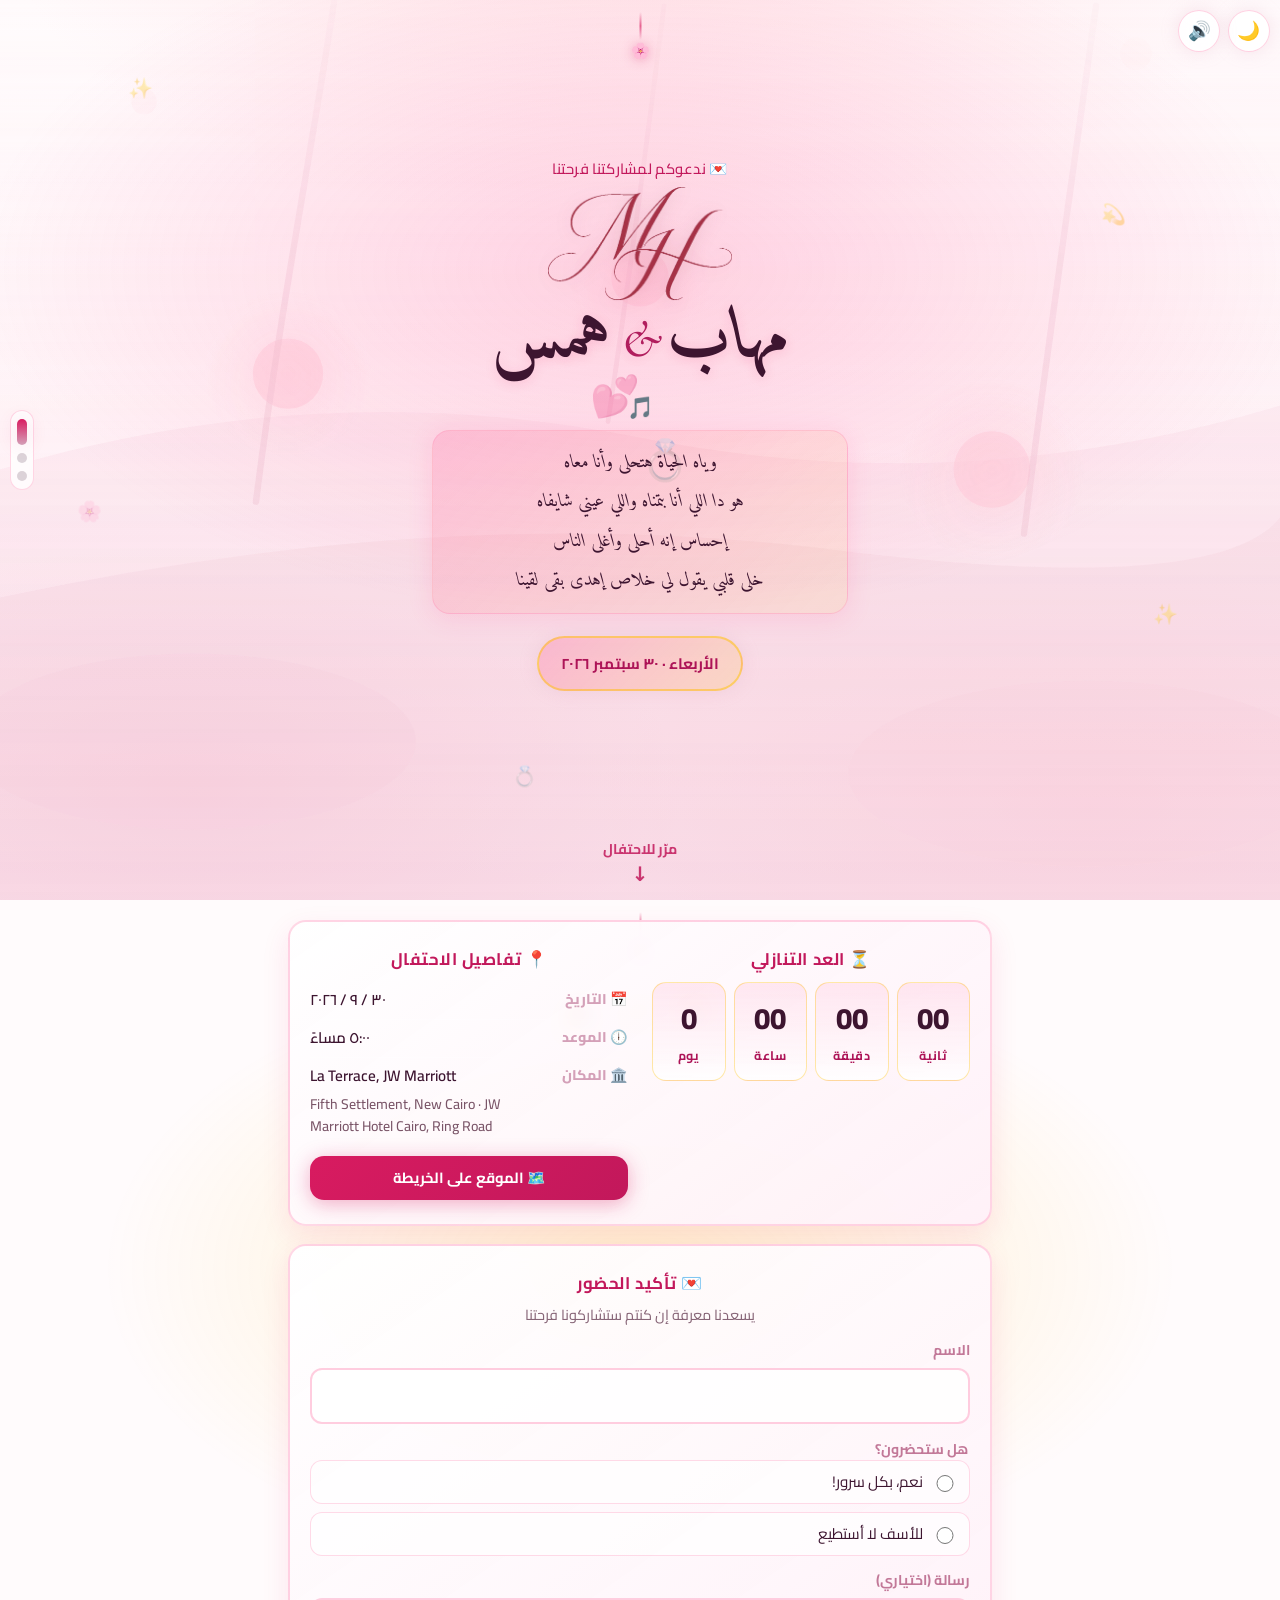
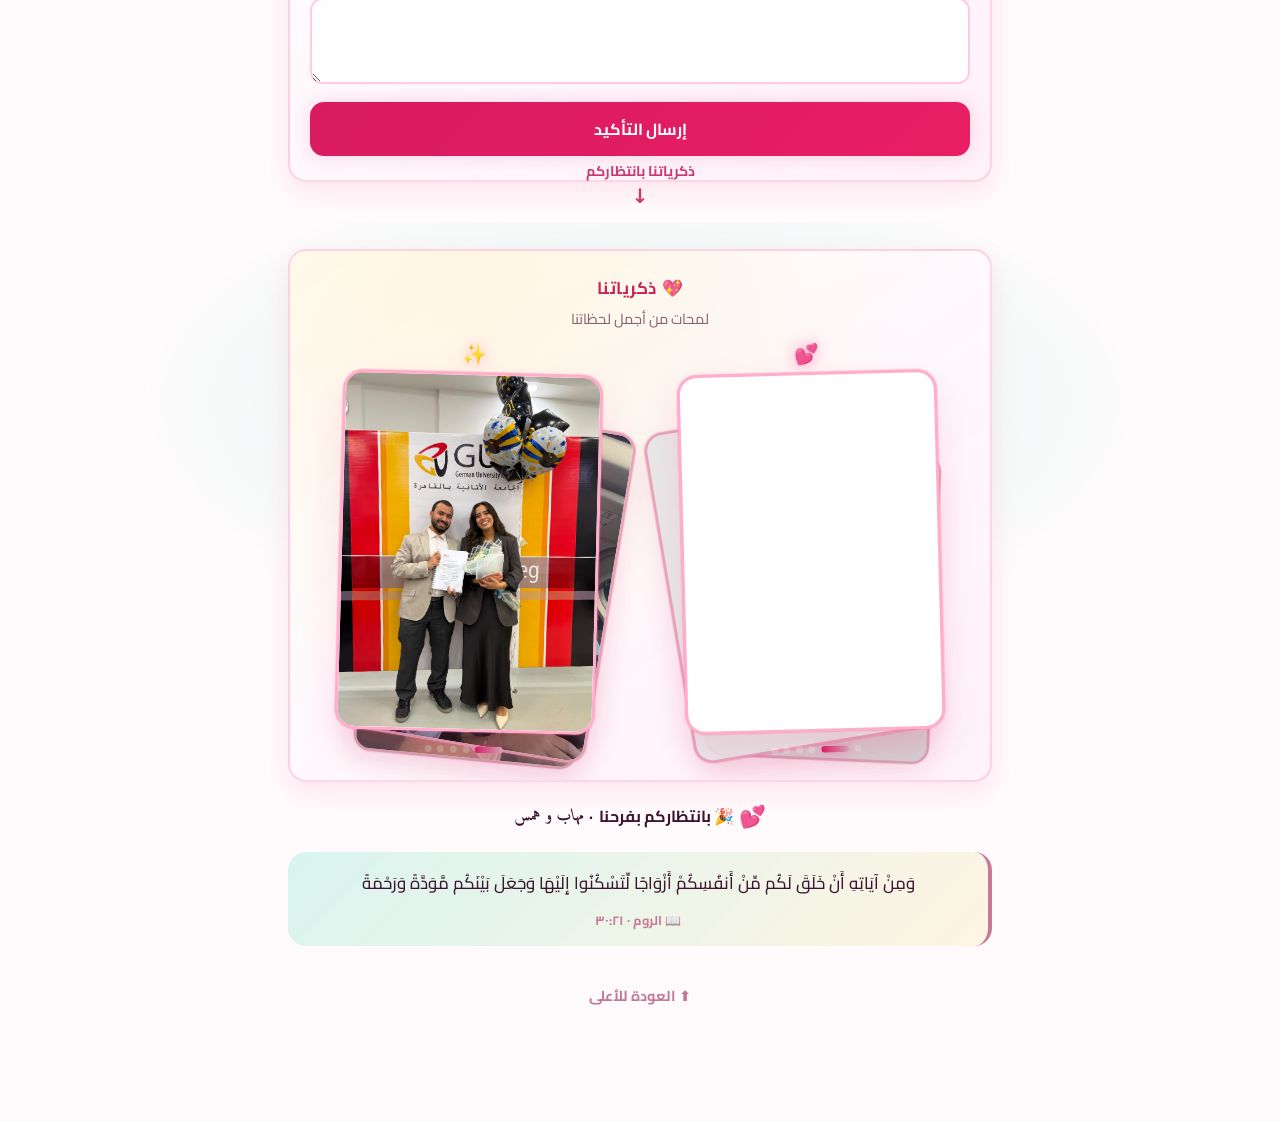
==== commit af03905e: "Fix logo flash on load in dark theme. Apply saved theme before paint and swap logos via CSS instead " ====
--- a/ar.html
+++ b/ar.html
@@ -2,6 +2,7 @@
 <html lang="ar" dir="rtl" data-invite-lang="ar" class="scroll-story-root">
   <head>
     <meta charset="UTF-8" />
+    <script src="js/theme-init.js"></script>
     <meta name="viewport" content="width=device-width, initial-scale=1, viewport-fit=cover" />
     <meta name="theme-color" content="#fff0f6" />
     <meta name="description" content="أنتم مدعوون لمشاركتنا فرحة همس و مهاب — ٣٠ سبتمبر ٢٠٢٦" id="meta-description" />
@@ -52,8 +53,14 @@
           <p class="hero-eyebrow anim-item" id="hero-eyebrow" style="--i: 0">💌 ندعوكم لمشاركتنا فرحتنا</p>
           <div class="couple-logo-wrap anim-item" style="--i: 1">
             <img
-              class="couple-logo"
+              class="couple-logo couple-logo--theme-light"
               src="assets/logo/mh-monogram.png"
+              alt=""
+              decoding="async"
+            />
+            <img
+              class="couple-logo couple-logo--theme-dark"
+              src="assets/logo/mh-monogram-glow.png"
               alt=""
               decoding="async"
             />
--- a/css/styles.css
+++ b/css/styles.css
@@ -300,7 +300,7 @@
 }
 
 .hero-eyebrow {
-  margin: 0 0 0.45rem;
+  margin: 0 0 0.3rem;
   font-size: 0.92rem;
   font-weight: 500;
   letter-spacing: 0.02em;
@@ -309,56 +309,21 @@
 }
 
 .couple-logo-wrap {
-  position: relative;
   display: flex;
   align-items: center;
   justify-content: center;
   width: fit-content;
   max-width: 100%;
-  margin: 0 auto 0.25rem;
-  padding: 0;
-}
-
-.couple-logo-wrap::before {
-  content: "";
-  position: absolute;
-  inset: -18% -14%;
-  border-radius: 50%;
-  background: radial-gradient(
-    ellipse 88% 78% at 50% 42%,
-    var(--color-thread-soft),
-    rgba(201, 160, 176, 0.12) 52%,
-    transparent 72%
-  );
-  pointer-events: none;
-  z-index: 0;
-}
-
-.couple-logo-wrap::after {
-  content: "";
-  position: absolute;
-  inset: 4% 6%;
-  border-radius: 46% / 42%;
-  border: 1px solid rgba(244, 164, 192, 0.35);
-  box-shadow:
-    0 0 28px rgba(232, 90, 143, 0.22),
-    inset 0 0 24px rgba(255, 240, 245, 0.06);
-  pointer-events: none;
-  z-index: 0;
-}
-
-.couple-logo-wrap--landing {
-  margin-bottom: 0.5rem;
-}
-
+  margin: 0 auto 0.1rem;
+}
+
+.couple-logo-wrap--landing,
 .couple-logo-wrap--splash {
-  margin-bottom: 0.65rem;
+  margin-bottom: 0.1rem;
 }
 
 .couple-logo,
 .splash-logo {
-  position: relative;
-  z-index: 1;
   display: block;
   width: min(11.5rem, 48vw);
   height: auto;
@@ -367,48 +332,31 @@
   object-position: center;
 }
 
-.couple-logo--landing,
-.couple-logo-wrap--landing .couple-logo {
-  width: min(10rem, 42vw);
-}
-
-.couple-logo-wrap--splash .couple-logo,
-.couple-logo-wrap--splash .splash-logo {
-  width: min(10.5rem, 44vw);
+.couple-logo--theme-dark {
+  display: none;
+}
+
+[data-theme="dark"] .couple-logo--theme-light {
+  display: none;
+}
+
+[data-theme="dark"] .couple-logo--theme-dark {
+  display: block;
 }
 
 [data-theme="light"] .couple-logo,
 [data-theme="light"] .splash-logo {
-  filter: saturate(1.12) contrast(1.06)
-    drop-shadow(0 2px 10px rgba(118, 36, 52, 0.28))
-    drop-shadow(0 0 20px rgba(232, 90, 143, 0.15));
+  filter: saturate(1.08) contrast(1.04)
+    drop-shadow(0 2px 8px rgba(118, 36, 52, 0.2));
 }
 
 [data-theme="dark"] .couple-logo,
 [data-theme="dark"] .splash-logo {
-  filter: brightness(1.08) saturate(1.15) contrast(1.04)
-    drop-shadow(0 0 18px rgba(248, 180, 200, 0.55))
-    drop-shadow(0 0 36px rgba(232, 90, 143, 0.32));
-}
-
-[data-theme="light"] .couple-logo-wrap::before {
-  background: radial-gradient(
-    ellipse 88% 78% at 50% 42%,
-    rgba(232, 90, 143, 0.18),
-    rgba(201, 160, 176, 0.08) 55%,
-    transparent 72%
-  );
-}
-
-[data-theme="light"] .couple-logo-wrap::after {
-  border-color: rgba(118, 36, 52, 0.22);
-  box-shadow:
-    0 0 20px rgba(232, 90, 143, 0.14),
-    inset 0 0 16px rgba(255, 240, 245, 0.35);
+  filter: drop-shadow(0 2px 10px rgba(232, 90, 143, 0.45));
 }
 
 .hero .couple-logo-wrap {
-  margin-bottom: 0.15rem;
+  margin-bottom: 0.1rem;
 }
 
 .hero-names {
@@ -1406,25 +1354,29 @@
 }
 
 /* Landing page (index.html) */
-.landing-page {
+body.landing-page {
+  padding: 0;
+  min-height: 100dvh;
+  min-height: 100svh;
   display: flex;
   align-items: center;
   justify-content: center;
-  min-height: 100dvh;
+  box-sizing: border-box;
 }
 
 .landing {
   position: relative;
   z-index: 2;
+  width: 100%;
   max-width: 22rem;
-  margin: 0 auto;
+  margin: auto;
   text-align: center;
-  padding: 2rem 1rem;
+  padding: calc(1.25rem + var(--safe-top)) 1.25rem calc(1.25rem + var(--safe-bottom));
   animation: hero-pop 0.7s ease-out;
 }
 
 .landing-eyebrow {
-  margin: 0 0 0.5rem;
+  margin: 0 0 0.3rem;
   font-weight: 600;
   color: var(--color-rose-light);
 }
@@ -2291,8 +2243,8 @@
   display: flex;
   flex-direction: column;
   align-items: center;
-  gap: 0.35rem;
-  margin-bottom: 0.85rem;
+  gap: 0.25rem;
+  margin-bottom: 0.35rem;
 }
 
 .splash-thread-bloom {
@@ -2303,7 +2255,7 @@
 
 .splash-thread-line {
   width: 2px;
-  height: 2rem;
+  height: 1.25rem;
   border-radius: 999px;
   background: linear-gradient(
     180deg,
